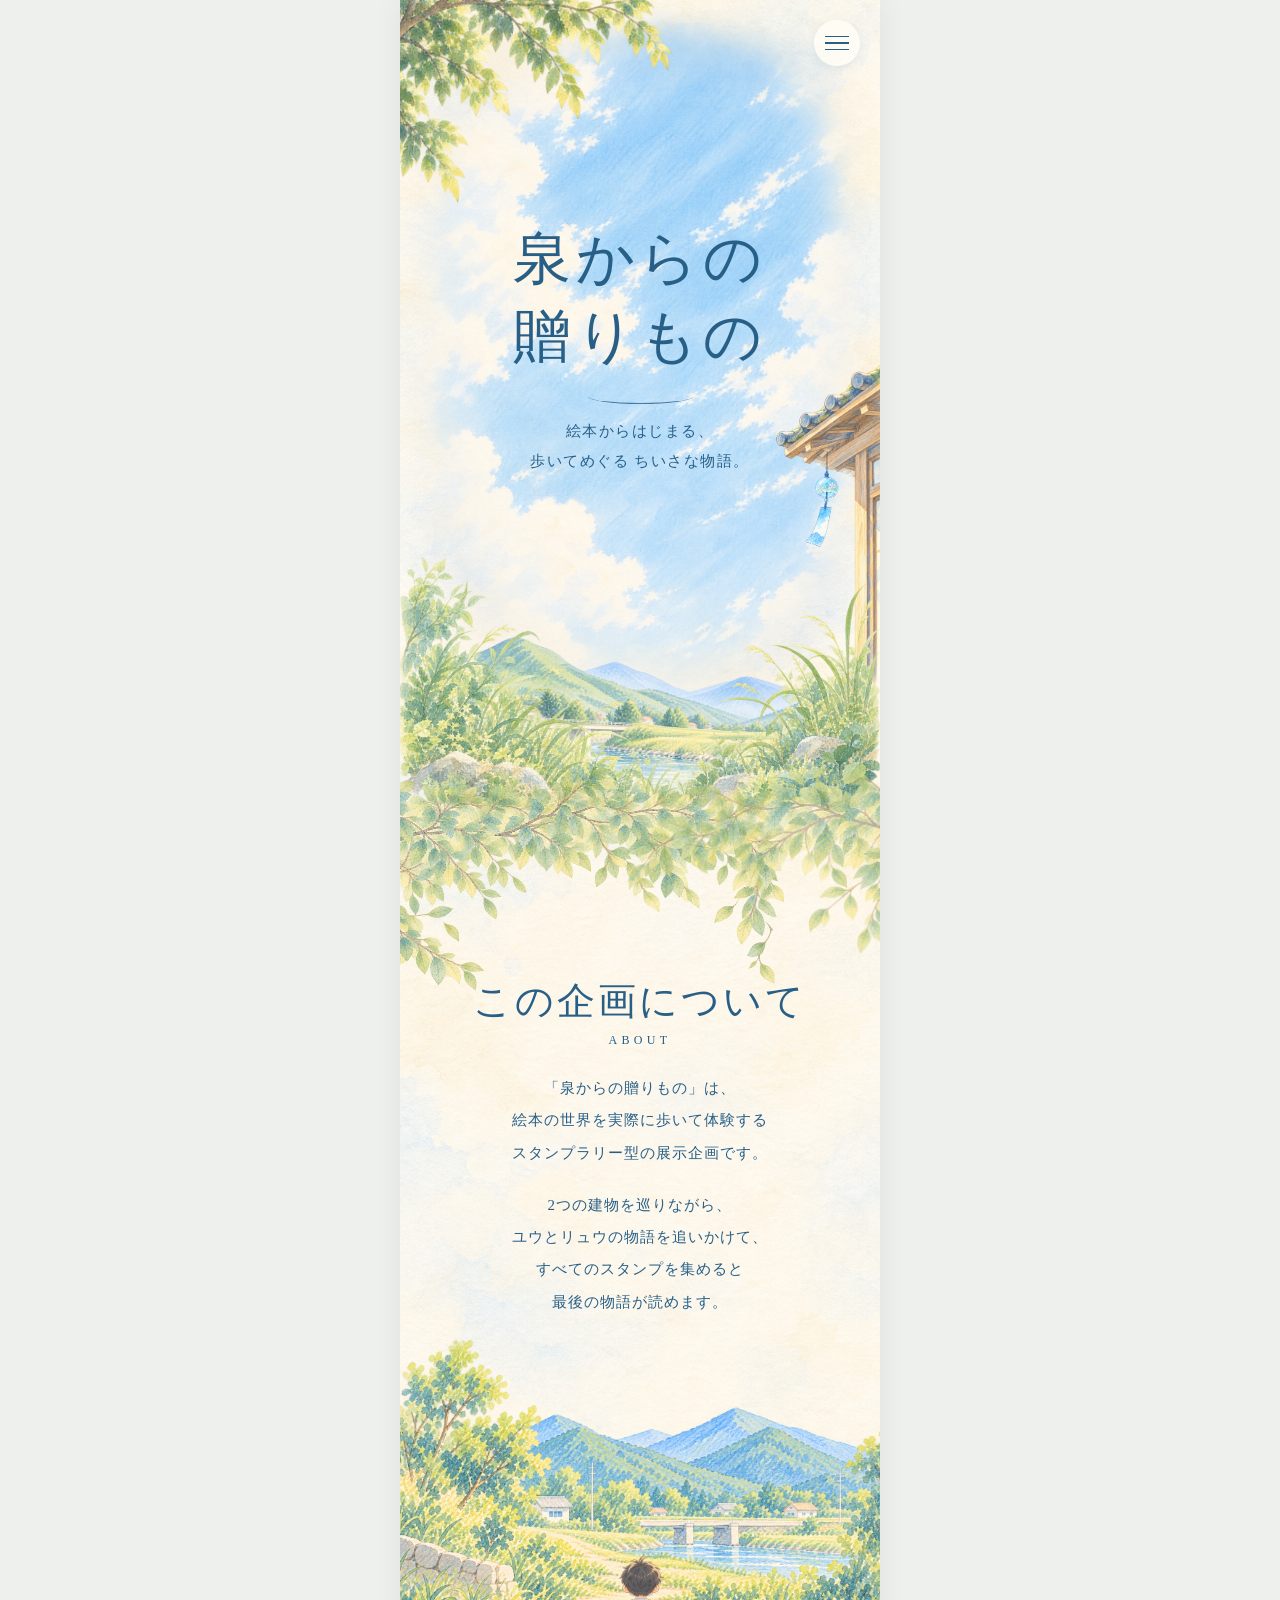
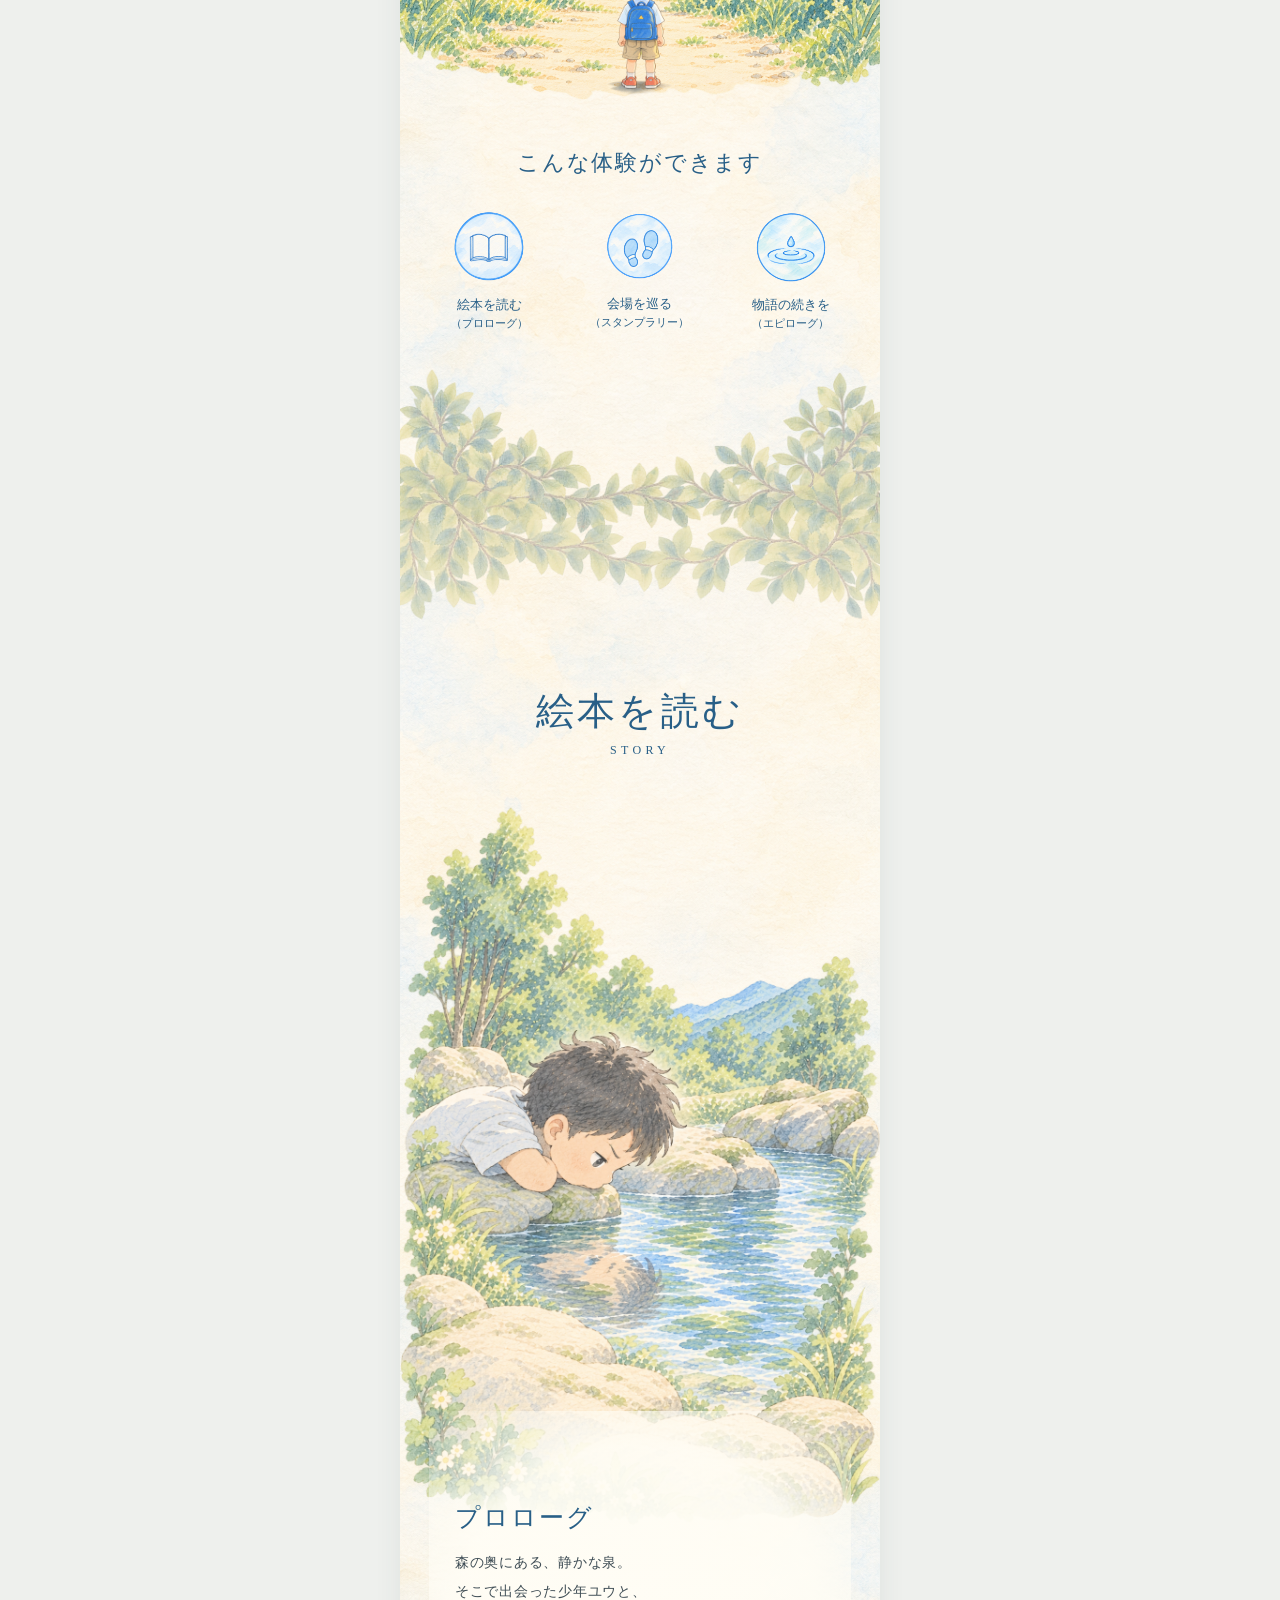
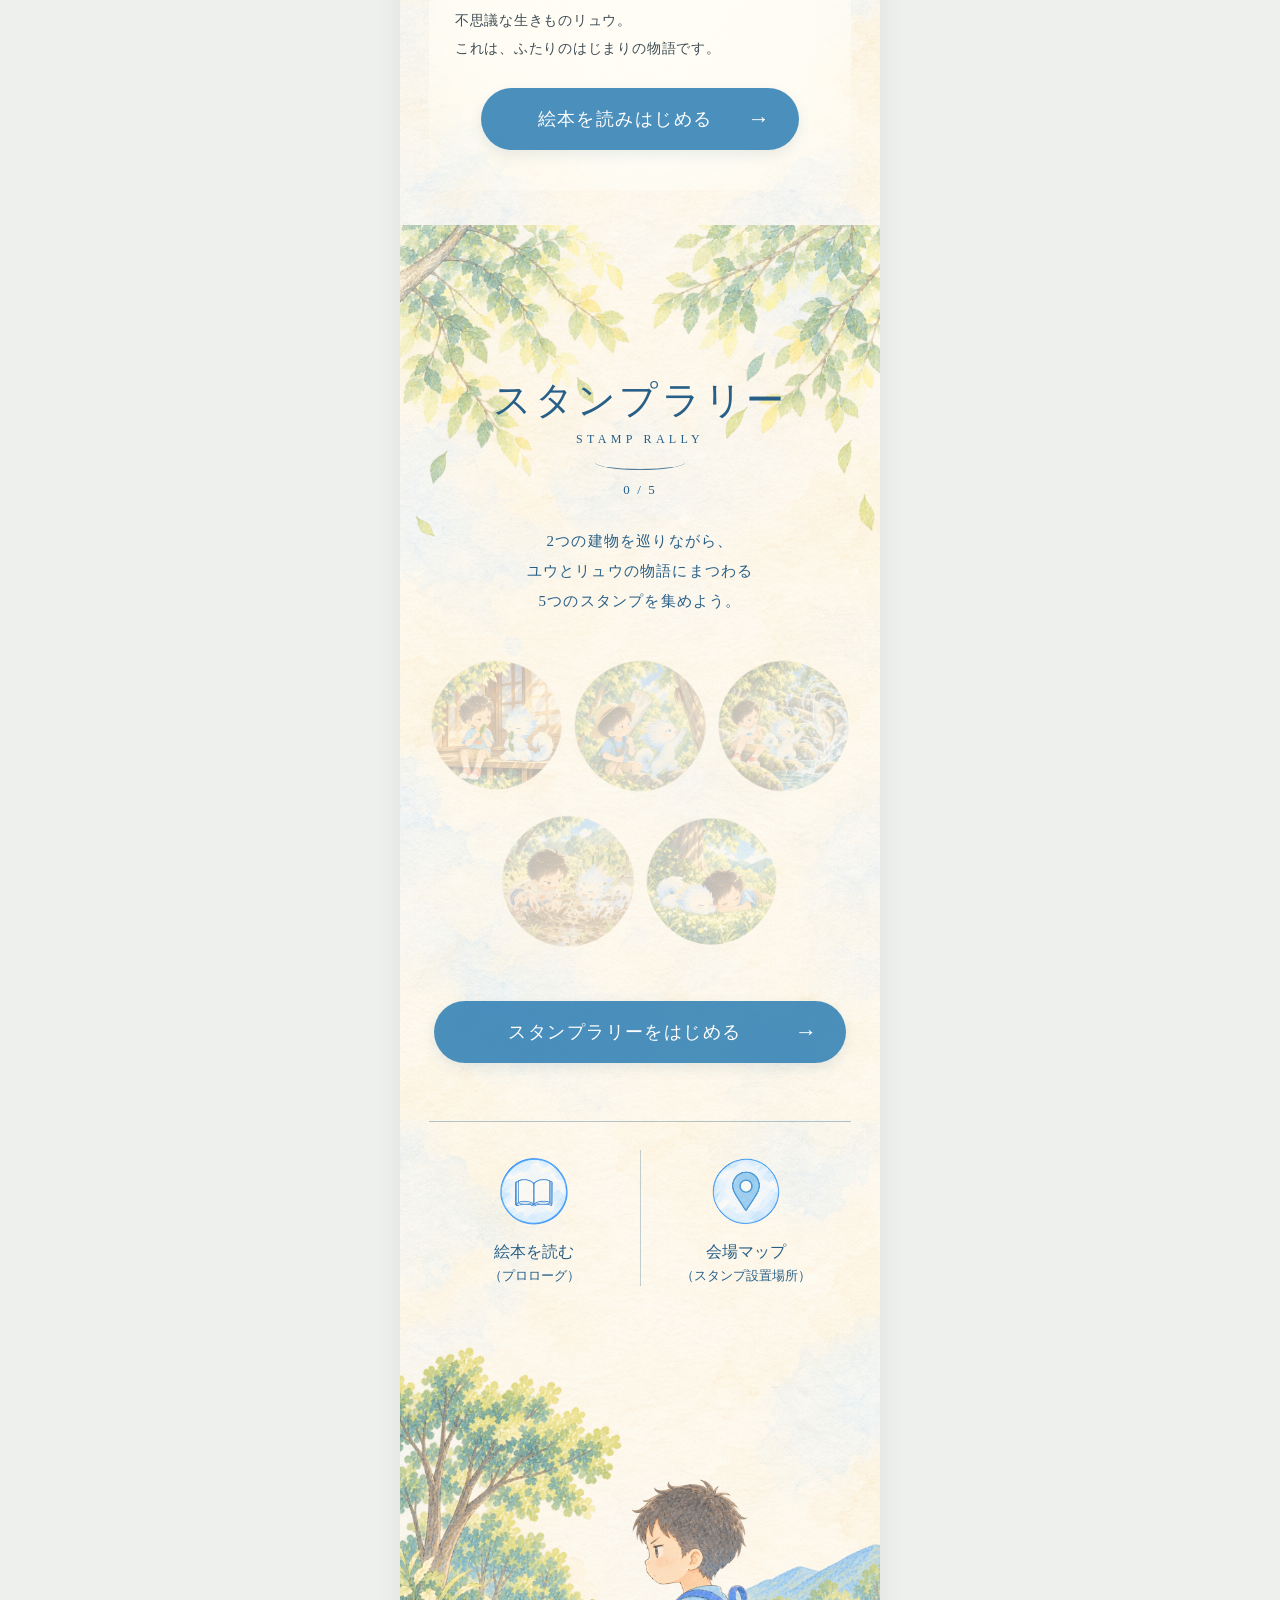
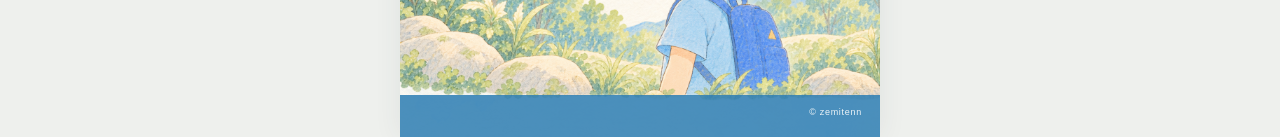
==== index.html @ 55ccc396 "update" ====
<!DOCTYPE html>
<html lang="ja">
<head>
  <meta charset="UTF-8">
  <meta name="viewport" content="width=device-width, initial-scale=1.0">
  <title>泉からの贈りもの</title>
  <link rel="stylesheet" href="CSS/style.css">
</head>

<body>
  <button class="menu-toggle" type="button" aria-label="メニューを開く" aria-expanded="false">
    <span></span><span></span><span></span>
  </button>

  <div class="menu-overlay" aria-hidden="true">
    <nav class="menu-panel" aria-label="メインメニュー">
      <a href="#top">TOP</a>
      <a href="#about">この企画について</a>
      <a href="#story">絵本を読む</a>
      <a href="#stamp">スタンプラリー</a>
      <a href="map.html">会場マップ</a>
    </nav>
  </div>

  <main class="site">

    <!-- TOP -->
    <section id="top" class="page-section top-section">
      <img src="images/sky1.png" class="decor top-sky" alt="">
      <img src="images/leaf1.png" class="decor top-leaf-left" alt="">
      <img src="images/huurinn.png" class="decor top-huurin" alt="">

      <div class="top-text">
        <h1><span>泉からの</span><span>贈りもの</span></h1>
        <div class="water-line"></div>
        <p>絵本からはじまる、<br>歩いてめぐる ちいさな物語。</p>
      </div>

      <div class="top-landscape">
        <img src="images/mountain1.png" class="top-mountain" alt="">
        <img src="images/grass.png" class="top-grass" alt="">
      </div>
    </section>

    <!-- ABOUT -->
    <section id="about" class="page-section about-section">
      <img src="images/leaf2.png" class="decor about-leaf" alt="">
      <img src="images/leaf2.5.png" class="decor about-leaf-right" alt="">

      <div class="section-heading about-heading">
        <h2>この企画について</h2>
        <p class="english-title">ABOUT</p>
      </div>

      <div class="about-text">
        <p>「泉からの贈りもの」は、<br>
        絵本の世界を実際に歩いて体験する<br>
        スタンプラリー型の展示企画です。</p>

        <p>2つの建物を巡りながら、<br>
        ユウとリュウの物語を追いかけて、<br>
        すべてのスタンプを集めると<br>
        最後の物語が読めます。</p>
      </div>

      <div class="about-scene">
        <img src="images/mountain2.png" class="about-mountain" alt="">
        <img src="images/yuu_back.png" class="about-yuu" alt="">
      </div>

      <div class="experience">
        <h3>こんな体験ができます</h3>
        <div class="experience-grid">
          <a href="story.html">
            <img src="images/book.png" alt="">
            <strong>絵本を読む</strong><small>（プロローグ）</small>
          </a>
          <a href="stamp.html">
            <img src="images/footprints.png" alt="">
            <strong>会場を巡る</strong><small>（スタンプラリー）</small>
          </a>
          <a href="stamp.html">
            <img src="images/fountain.png" alt="">
            <strong>物語の続きを</strong><small>（エピローグ）</small>
          </a>
        </div>
      </div>

      <img src="images/leaf3.png" class="about-leaf-bottom" alt="">
    </section>

    <!-- STORY -->
    <section id="story" class="page-section story-section">
      <img src="images/leaf3.5.png" class="story-leaf35" alt="">

      <div class="section-heading story-heading">
        <h2>絵本を読む</h2>
        <p class="english-title">STORY</p>
      </div>

      <img src="images/yuu_mizu.png" class="story-main-image" alt="泉を覗き込むユウ">

      <div class="story-copy">
        <h3>プロローグ</h3>
        <p>森の奥にある、静かな泉。<br>
        そこで出会った少年ユウと、<br>
        不思議な生きものリュウ。<br>
        これは、ふたりのはじまりの物語です。</p>

        <a href="story.html" class="main-button">
          <span>絵本を読みはじめる</span><span class="arrow">→</span>
        </a>
      </div>
    </section>

    <!-- STAMP RALLY -->
    <section id="stamp" class="page-section stamp-section">
      <img src="images/leaf5.png" class="decor stamp-leaf" alt="">

      <div class="section-heading stamp-heading">
        <h2>スタンプラリー</h2>
        <p class="english-title">STAMP RALLY</p>
        <div class="water-line small"></div>
      </div>

      <p class="stamp-progress-top" aria-live="polite">
        <span id="topStampCount">0</span> / 5
      </p>

      <p class="stamp-intro">2つの建物を巡りながら、<br>
      ユウとリュウの物語にまつわる<br>
      5つのスタンプを集めよう。</p>

      <div class="stamp-grid">
        <div class="stamp-item"><img src="images/stamp1.png" alt="スタンプ1"></div>
        <div class="stamp-item"><img src="images/stamp2.png" alt="スタンプ2"></div>
        <div class="stamp-item"><img src="images/stamp3.png" alt="スタンプ3"></div>
        <div class="stamp-item"><img src="images/stamp4.png" alt="スタンプ4"></div>
        <div class="stamp-item"><img src="images/stamp5.png" alt="スタンプ5"></div>
      </div>

      <a href="stamp.html" class="main-button stamp-button">
        <span>スタンプラリーをはじめる</span><span class="arrow">→</span>
      </a>

      <div class="sub-navigation">
        <a href="story.html">
          <img src="images/book.png" alt="">
          <strong>絵本を読む</strong><small>（プロローグ）</small>
        </a>
        <a href="map.html">
          <img src="images/map.png" alt="">
          <strong>会場マップ</strong><small>（スタンプ設置場所）</small>
        </a>
      </div>

      <img src="images/yuu_sita.png" class="stamp-bottom-scene" alt="山道を歩くユウ">
    </section>

    <footer class="site-footer">
      <p class="footer-copy">© zemitenn</p>
    </footer>

  </main>

  <script src="js/main.js"></script>
</body>
</html>
---- CSS/style.css ----
*{box-sizing:border-box}
html{scroll-behavior:smooth}
body{
  margin:0;
  background:#eef0ed;
  color:#285f87;
  font-family:"Yu Mincho","Hiragino Mincho ProN","Noto Serif JP",serif;
}
img{max-width:100%}
a{color:inherit}
.site{
  position:relative;
  width:min(100%,480px);
  margin:0 auto;
  overflow:hidden;
  background:#fffdf5 url("../images/bg.png") center top/100% auto repeat-y;
  box-shadow:0 0 26px rgba(45,70,80,.08);
}
.page-section{position:relative;width:100%;overflow:hidden}
.decor{position:absolute;pointer-events:none;z-index:1}
.section-heading{position:relative;z-index:5;text-align:center}
.section-heading h2{margin:0;font-size:clamp(29px,8vw,38px);font-weight:400;letter-spacing:.08em}
.english-title{margin:6px 0 0;font-size:12px;letter-spacing:.36em}
.water-line{width:105px;height:15px;margin:12px auto;border-bottom:1.5px solid rgba(40,95,135,.8);border-radius:50%}
.water-line.small{width:90px;margin-top:8px}
.main-button{
  position:relative;z-index:7;display:flex;align-items:center;justify-content:center;
  width:86%;min-height:62px;margin:24px auto 0;padding:14px 58px 14px 28px;
  border-radius:999px;background:rgba(46,126,180,.86);color:white;text-decoration:none;
  font-size:clamp(15px,4vw,18px);letter-spacing:.08em;box-shadow:0 5px 14px rgba(32,84,120,.10)
}
.main-button .arrow{position:absolute;right:28px;font-size:22px}

/* TOP */
.top-section{
  min-height:960px;
  position:relative;
  overflow:hidden;
}

.top-sky{
  top:0;
  left:0;
  width:100%;
  opacity:.78;
}

/* 左上の葉：前より大きく */
.top-leaf-left{
  top:-18px;
  left:-24px;
  width:72%;
  max-width:none;
  z-index:4;
}

/* 右上の軒＋風鈴：風鈴まで見える位置へ */
.top-huurin{
  top:365px;
  right:-2px;
  width:36%;
  max-width:none;
  z-index:2;
  opacity:.92;
}

/* タイトル・説明 */
.top-text{
  position:relative;
  z-index:7;
  padding-top:220px;
  text-align:center;
}

.top-text h1{
  margin:0;
  font-size:clamp(43px,12vw,58px);
  font-weight:400;
  line-height:1.35;
  letter-spacing:.08em;
}

.top-text h1 span{
  display:block;
}

.top-text p{
  margin:0;
  font-size:15px;
  line-height:2;
  letter-spacing:.10em;
}

/* TOP下部：素材をクロップせずそのまま重ねる */
.top-landscape{
  position:absolute;
  left:0;
  right:0;
  bottom:142px;
  height:400px;
  z-index:3;
  overflow:visible;
}

/* 山・川：object-fit:cover を使わず画像全体を表示 */
.top-mountain{
  position:absolute;
  left:50%;
  bottom:8px;
  width:100%;
  height:auto;
  max-width:none;
  transform:translateX(-50%);
  object-fit:contain;
  object-position:center bottom;
  z-index:2;
}

/* 草：山の手前に重ねる */
.top-grass{
  position:absolute;
  left:50%;
  bottom:0;
  width:100%;
  height:auto;
  max-width:none;
  transform:translateX(-50%);
  object-fit:contain;
  z-index:4;
  pointer-events:none;
}

/* ABOUT */
.about-section{min-height:1120px;padding-top:58px;overflow:visible}
.about-leaf{
  top:-195px;
  left:-18%;
  right:auto;
  width:98%;
  max-width:none;
  opacity:.78;
  z-index:4;
  pointer-events:none;
}
.about-leaf-right{
  top:-195px;
  right:-24%;
  left:auto;
  width:78%;
  max-width:none;
  opacity:.72;
  z-index:4;
  pointer-events:none;
}
.about-heading{position:relative;z-index:5;padding:0 22px;margin-top:-42px}
.about-text{position:relative;z-index:5;margin:24px auto 0;width:88%;text-align:center;font-size:15px;line-height:2.15;letter-spacing:.07em}
.about-text p{margin:0 0 20px}
.about-scene{position:relative;height:390px;margin-top:-8px;z-index:3}
.about-mountain{
  display:block;
  position:relative;
  left:50%;
  width:116%;
  max-width:none;
  height:auto;
  margin:0;
  transform:translateX(-50%);
}
.about-yuu{
  position:absolute;
  left:50%;
  bottom:5%;
  transform:translateX(-50%);
  width:21%;
  max-width:none;
  height:auto;
  z-index:3;
}
.experience{position:relative;z-index:5;padding:28px 20px 54px;text-align:center}
.experience h3{margin:0 0 28px;font-size:22px;font-weight:400;letter-spacing:.08em}
.experience-grid{display:grid;grid-template-columns:repeat(3,1fr);gap:12px}
.experience-grid a{text-decoration:none;font-size:13px}
.experience-grid img{display:block;width:84px;margin:0 auto 10px}
.experience-grid strong,.experience-grid small{display:block;font-weight:400;line-height:1.6}
.about-leaf-bottom{
  display:block;
  position:relative;
  z-index:4;
  width:108%;
  max-width:none;
  height:auto;
  left:50%;
  transform:translateX(-50%);
  margin:-18px 0 -86px;
  opacity:.76;
  pointer-events:none;
}

/* STORY */
.story-section{min-height:1370px;padding-top:0}
.story-leaf35{
  display:block;
  position:relative;
  z-index:4;
  width:108%;
  max-width:none;
  height:auto;
  left:50%;
  transform:translateX(-50%);
  margin:0 0 58px;
  opacity:.78;
  pointer-events:none;
}
.story-heading{margin-bottom:48px}
.story-main-image{position:relative;z-index:3;display:block;width:100%;max-height:760px;object-fit:cover;object-position:center top}
.story-copy{
  position:relative;z-index:5;width:88%;margin:-115px auto 0;padding:90px 26px 40px;
  background:radial-gradient(ellipse at center,rgba(255,253,245,.98) 0%,rgba(255,253,245,.92) 58%,rgba(255,253,245,0) 100%)
}
.story-copy h3{margin:0 0 15px;font-size:25px;font-weight:400;letter-spacing:.08em}
.story-copy p{margin:0;color:#3f4d55;font-size:14px;line-height:2.05;letter-spacing:.055em}

/* STAMP */
.stamp-section{min-height:1600px;padding-top:150px}
.stamp-leaf{top:0;left:0;width:100%;opacity:.65}
.stamp-heading{position:relative;z-index:5}
.stamp-progress-top{position:relative;z-index:5;margin:12px 0 0;text-align:center;font-size:13px;letter-spacing:.16em}
.stamp-intro{position:relative;z-index:5;margin:28px 0 0;text-align:center;font-size:15px;line-height:2;letter-spacing:.08em}
.stamp-grid{
  position:relative;z-index:5;display:grid;grid-template-columns:repeat(6,1fr);
  width:88%;margin:42px auto 0;column-gap:8px;row-gap:16px
}
.stamp-item{opacity:.35;aspect-ratio:1}
.stamp-item.is-collected{opacity:1}
.stamp-item img{width:100%;height:100%;object-fit:contain}
.stamp-item:nth-child(1){grid-column:1/3}
.stamp-item:nth-child(2){grid-column:3/5}
.stamp-item:nth-child(3){grid-column:5/7}
.stamp-item:nth-child(4){grid-column:2/4}
.stamp-item:nth-child(5){grid-column:4/6}
.stamp-button{margin-top:48px}
.sub-navigation{
  position:relative;z-index:5;display:grid;grid-template-columns:1fr 1fr;
  width:88%;margin:58px auto 0;padding-top:30px;border-top:1px solid rgba(40,95,135,.35)
}
.sub-navigation:after{content:"";position:absolute;top:28px;bottom:0;left:50%;width:1px;background:rgba(40,95,135,.28)}
.sub-navigation a{text-align:center;text-decoration:none;padding:0 16px}
.sub-navigation img{display:block;width:82px;margin:0 auto 10px}
.sub-navigation strong,.sub-navigation small{display:block;font-weight:400;line-height:1.6}
.stamp-bottom-scene{position:absolute;left:0;bottom:0;width:100%;z-index:2}

/* MENU */
.menu-toggle{
  position:fixed;top:20px;right:max(20px,calc((100vw - 480px)/2 + 20px));z-index:1001;
  width:46px;height:46px;padding:10px;border:0;border-radius:50%;background:rgba(255,253,245,.84);
  box-shadow:0 3px 12px rgba(40,95,135,.10);cursor:pointer
}
.menu-toggle span{display:block;width:24px;height:1.5px;margin:5px auto;background:#285f87;transition:.25s}
.menu-toggle.is-open span:nth-child(1){transform:translateY(6.5px) rotate(45deg)}
.menu-toggle.is-open span:nth-child(2){opacity:0}
.menu-toggle.is-open span:nth-child(3){transform:translateY(-6.5px) rotate(-45deg)}
.menu-overlay{position:fixed;inset:0;z-index:1000;display:flex;justify-content:center;visibility:hidden;opacity:0;background:rgba(44,69,79,.16);transition:.25s}
.menu-overlay.is-open{visibility:visible;opacity:1}
.menu-panel{width:min(100%,480px);min-height:100%;padding:105px 42px 40px;background:rgba(255,253,245,.96)}
.menu-panel a{display:block;padding:18px 6px;border-bottom:1px solid rgba(40,95,135,.20);text-align:center;text-decoration:none;font-size:17px;letter-spacing:.10em}
body.menu-open{overflow:hidden}

@media (max-width:380px){
  .top-section{min-height:880px}
  .top-text{padding-top:190px}
  .about-section{min-height:1080px}
  .story-section{min-height:1280px}
  .stamp-section{min-height:1500px}
  .experience-grid img{width:72px}
}

/* FINAL SPACING + FOOTER */
.stamp-section{
  min-height:auto;
  padding-bottom:0;
}
.stamp-bottom-scene{
  position:relative;
  display:block;
  left:50%;
  bottom:auto;
  width:112%;
  max-width:none;
  transform:translateX(-50%);
  margin:58px 0 0;
  z-index:2;
}
.site-footer{
  position:relative;
  z-index:6;
  width:100%;
  min-height:42px;
  padding:13px 18px 11px;
  background:rgba(46,126,180,.86);
  color:#fff;
  text-align:right;
}
.site-footer .footer-copy{
  margin:0;
  font-family:Arial,sans-serif;
  font-size:9px;
  line-height:1;
  letter-spacing:.08em;
  opacity:.9;
}
@media (max-width:380px){
  .stamp-bottom-scene{width:114%;margin-top:48px}
  .site-footer{min-height:38px;padding:12px 15px 10px}
}

/* v19: remove the small gap between the final Yuu scene and footer */
.site-footer{
  margin-top:-8px;
}
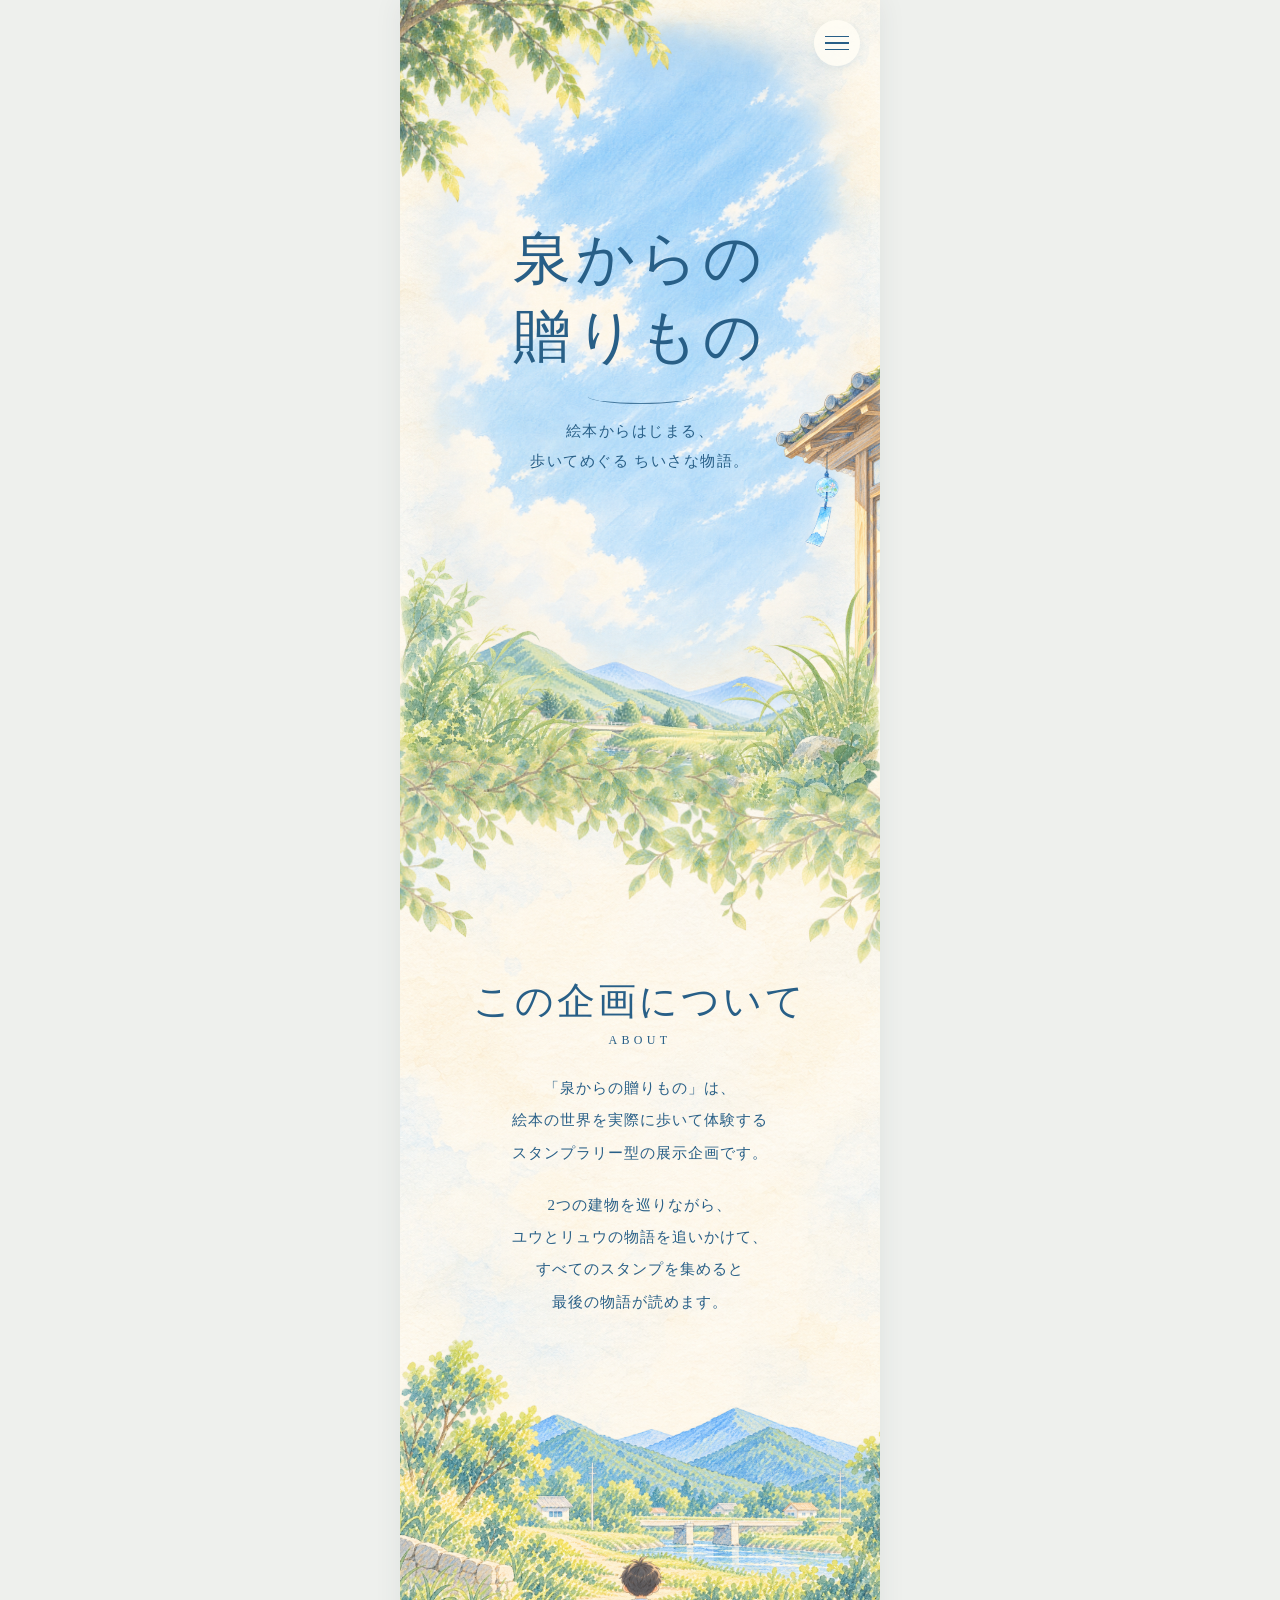
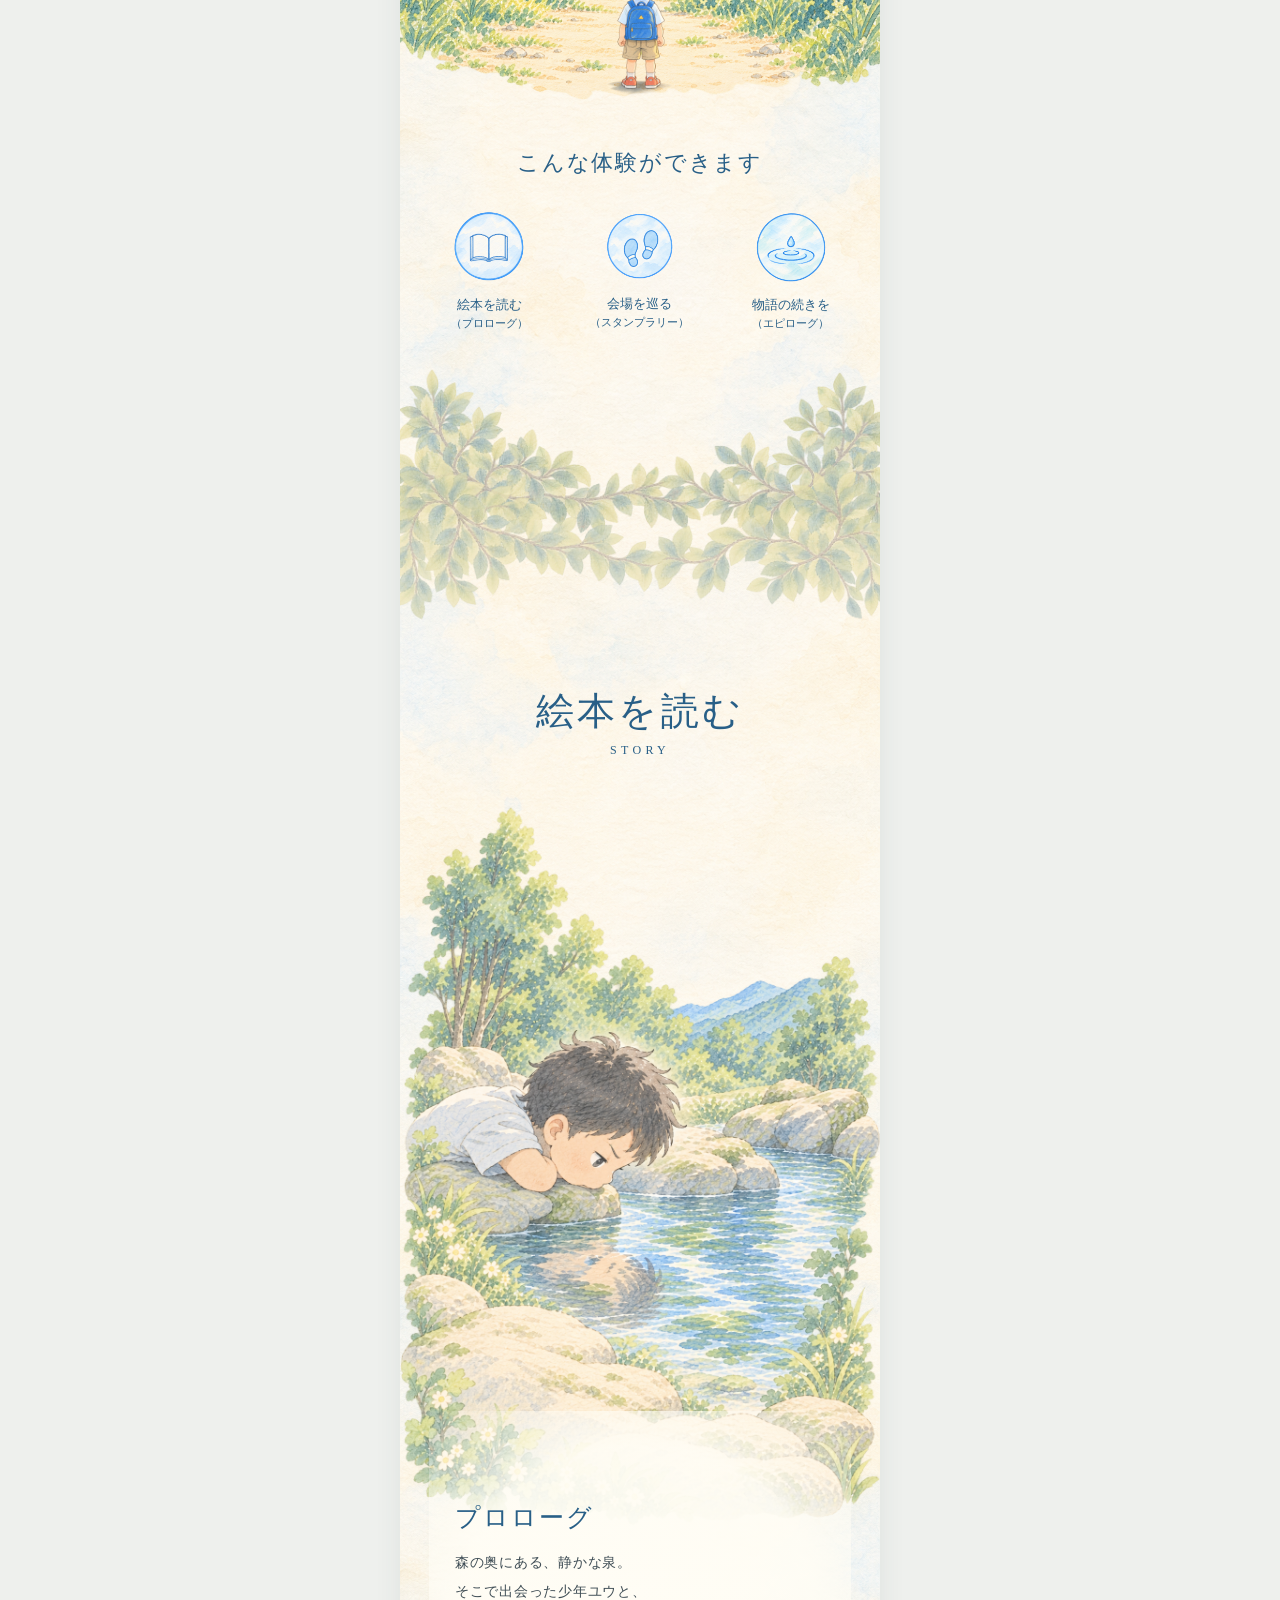
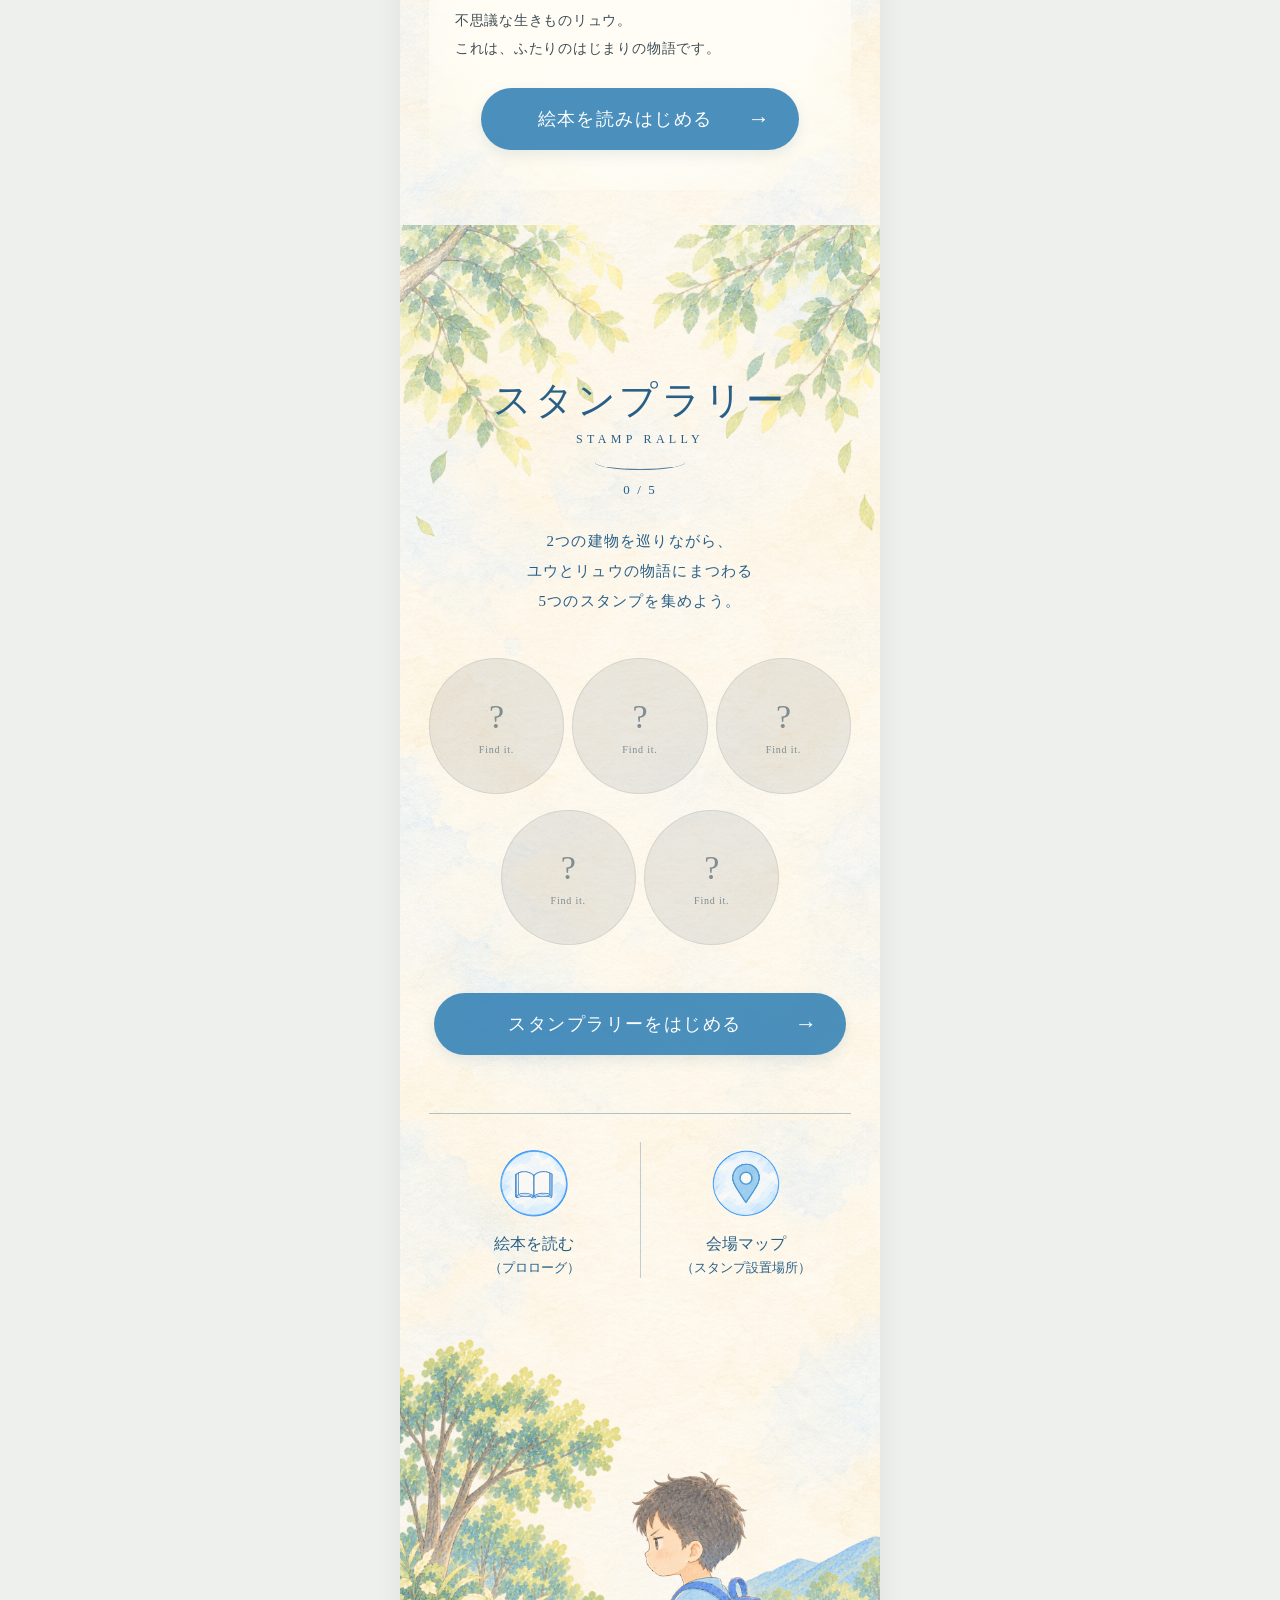
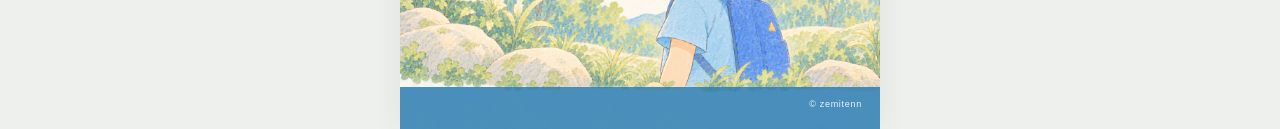
==== commit fdfbd219: "update" ====
--- a/index.html
+++ b/index.html
@@ -132,11 +132,11 @@
       5つのスタンプを集めよう。</p>
 
       <div class="stamp-grid">
-        <div class="stamp-item"><img src="images/stamp1.png" alt="スタンプ1"></div>
-        <div class="stamp-item"><img src="images/stamp2.png" alt="スタンプ2"></div>
-        <div class="stamp-item"><img src="images/stamp3.png" alt="スタンプ3"></div>
-        <div class="stamp-item"><img src="images/stamp4.png" alt="スタンプ4"></div>
-        <div class="stamp-item"><img src="images/stamp5.png" alt="スタンプ5"></div>
+        <div class="stamp-item" data-stamp="1"><img src="images/stamp1.png" alt="スタンプ1"></div>
+        <div class="stamp-item" data-stamp="2"><img src="images/stamp2.png" alt="スタンプ2"></div>
+        <div class="stamp-item" data-stamp="3"><img src="images/stamp3.png" alt="スタンプ3"></div>
+        <div class="stamp-item" data-stamp="4"><img src="images/stamp4.png" alt="スタンプ4"></div>
+        <div class="stamp-item" data-stamp="5"><img src="images/stamp5.png" alt="スタンプ5"></div>
       </div>
 
       <a href="stamp.html" class="main-button stamp-button">
--- a/CSS/style.css
+++ b/CSS/style.css
@@ -133,17 +133,17 @@
 /* ABOUT */
 .about-section{min-height:1120px;padding-top:58px;overflow:visible}
 .about-leaf{
-  top:-195px;
+  top:-235px;
   left:-18%;
   right:auto;
-  width:98%;
+  width:92%;
   max-width:none;
   opacity:.78;
   z-index:4;
   pointer-events:none;
 }
 .about-leaf-right{
-  top:-195px;
+  top:-185px;
   right:-24%;
   left:auto;
   width:78%;
@@ -230,9 +230,47 @@
   position:relative;z-index:5;display:grid;grid-template-columns:repeat(6,1fr);
   width:88%;margin:42px auto 0;column-gap:8px;row-gap:16px
 }
-.stamp-item{opacity:.35;aspect-ratio:1}
-.stamp-item.is-collected{opacity:1}
-.stamp-item img{width:100%;height:100%;object-fit:contain}
+.stamp-item{
+  position:relative;
+  aspect-ratio:1;
+  border-radius:50%;
+  overflow:hidden;
+  background:rgba(128,140,146,.16);
+  border:1px solid rgba(103,120,128,.16);
+}
+.stamp-item::before{
+  content:"?";
+  position:absolute;
+  left:50%;top:43%;
+  transform:translate(-50%,-50%);
+  color:#7f8d93;
+  font-size:34px;
+  font-family:serif;
+  line-height:1;
+  z-index:2;
+}
+.stamp-item::after{
+  content:"Find it.";
+  position:absolute;
+  left:50%;top:67%;
+  transform:translate(-50%,-50%);
+  color:#7f8d93;
+  font-size:10px;
+  letter-spacing:.08em;
+  white-space:nowrap;
+  z-index:2;
+}
+.stamp-item img{
+  width:100%;height:100%;object-fit:contain;
+  opacity:0;
+}
+.stamp-item.is-collected{
+  background:transparent;
+  border-color:transparent;
+}
+.stamp-item.is-collected::before,
+.stamp-item.is-collected::after{display:none}
+.stamp-item.is-collected img{opacity:1}
 .stamp-item:nth-child(1){grid-column:1/3}
 .stamp-item:nth-child(2){grid-column:3/5}
 .stamp-item:nth-child(3){grid-column:5/7}
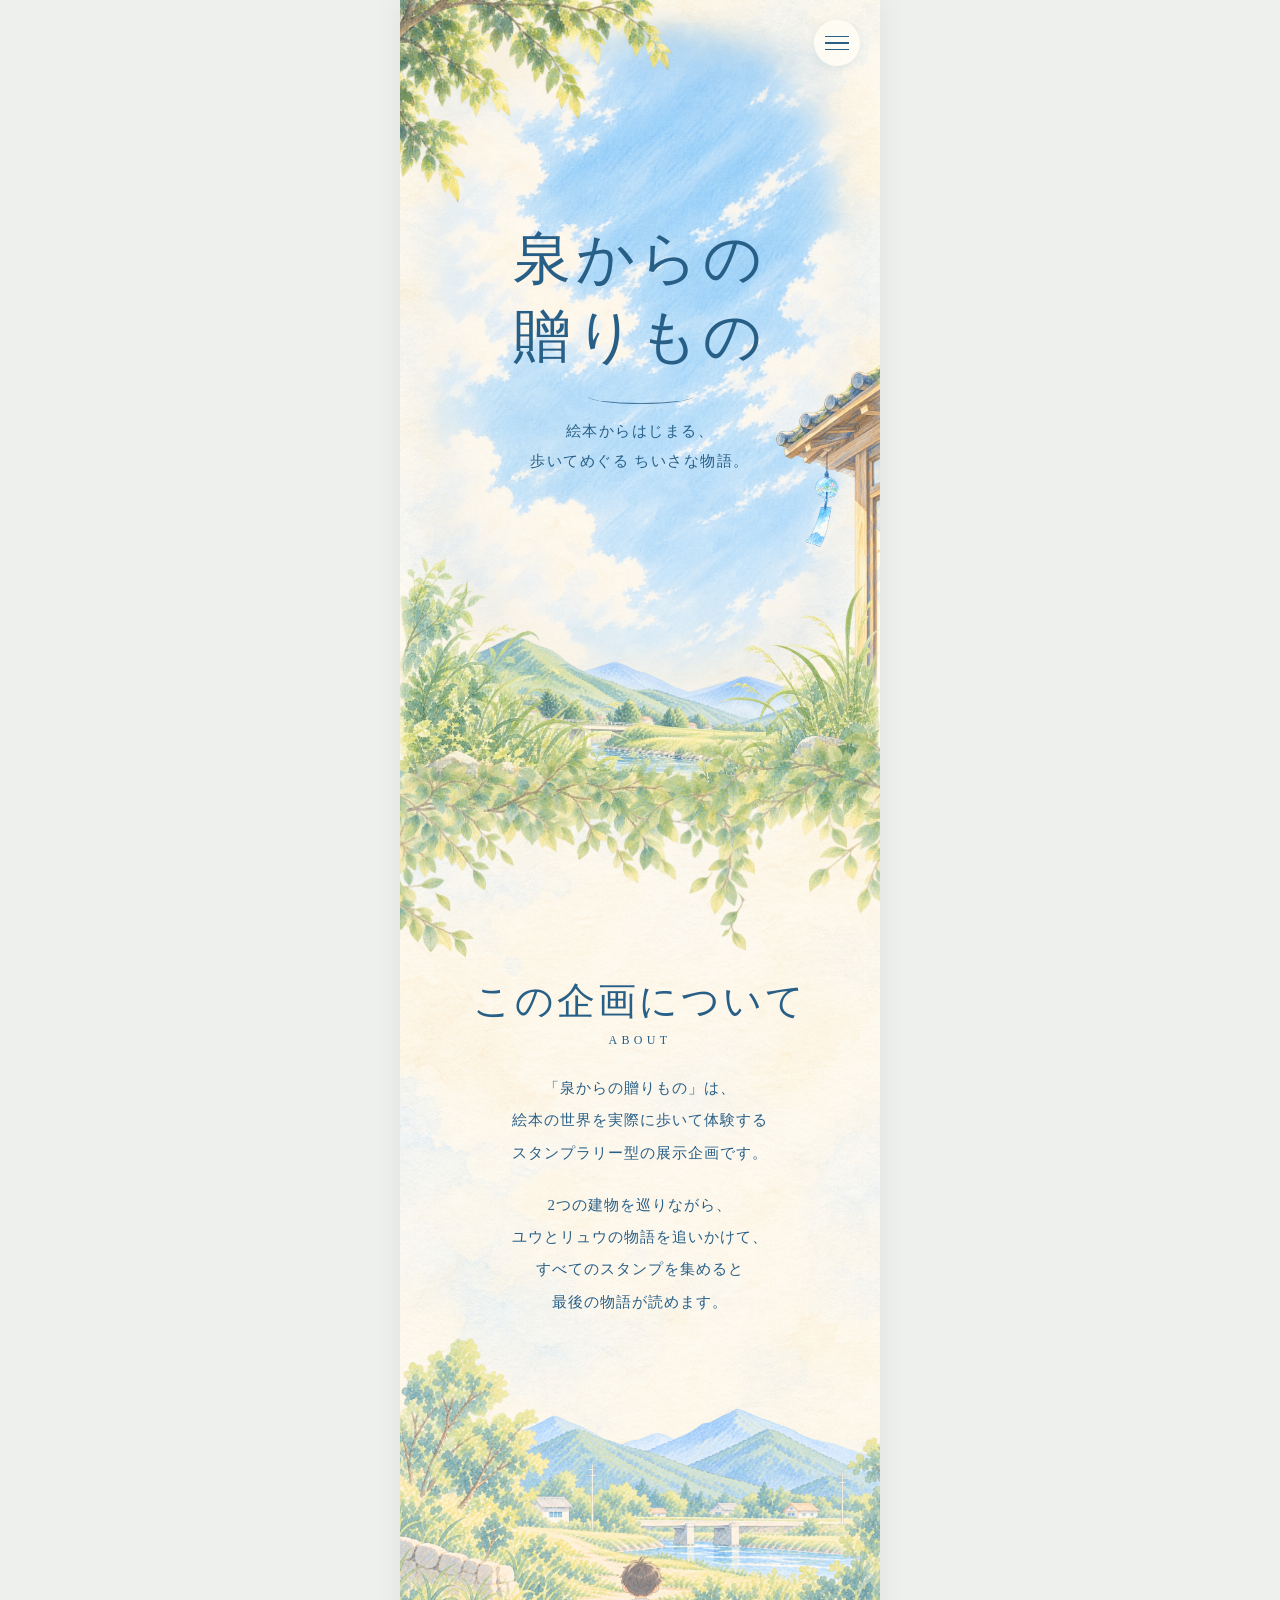
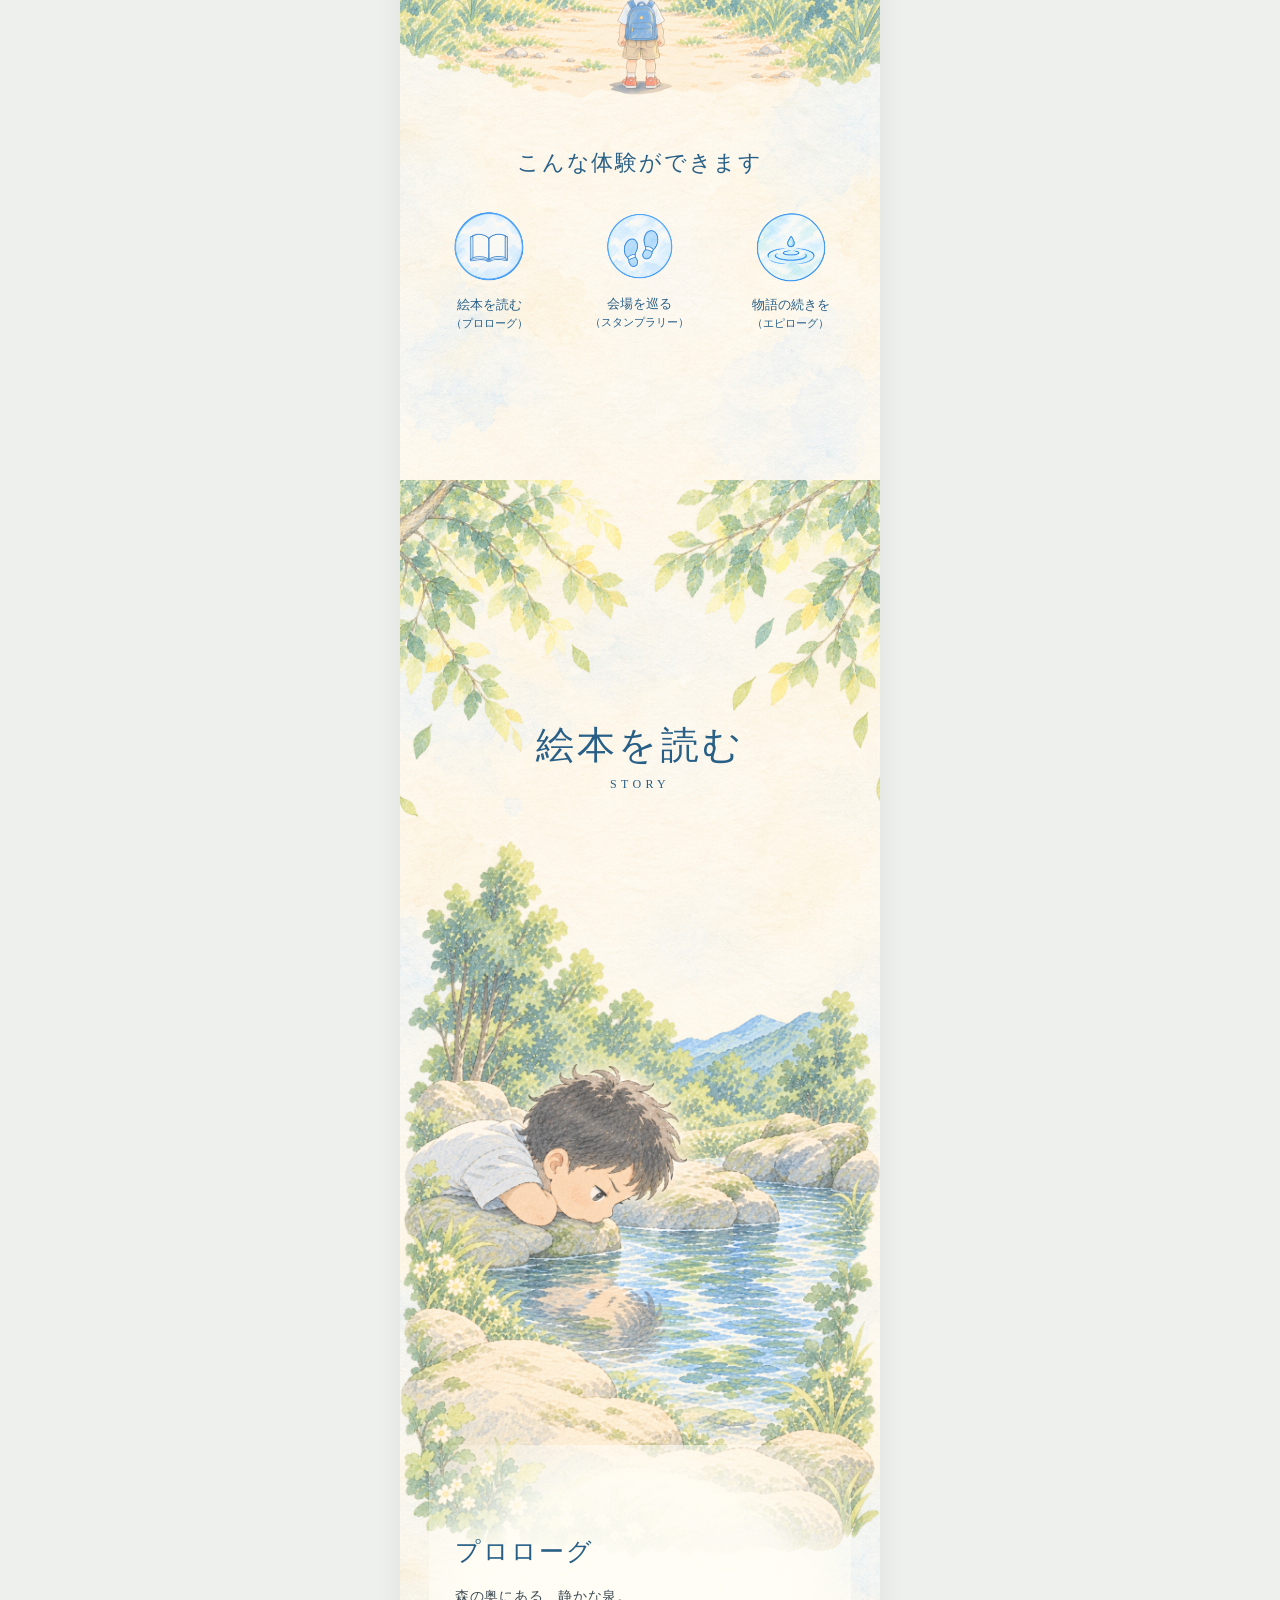
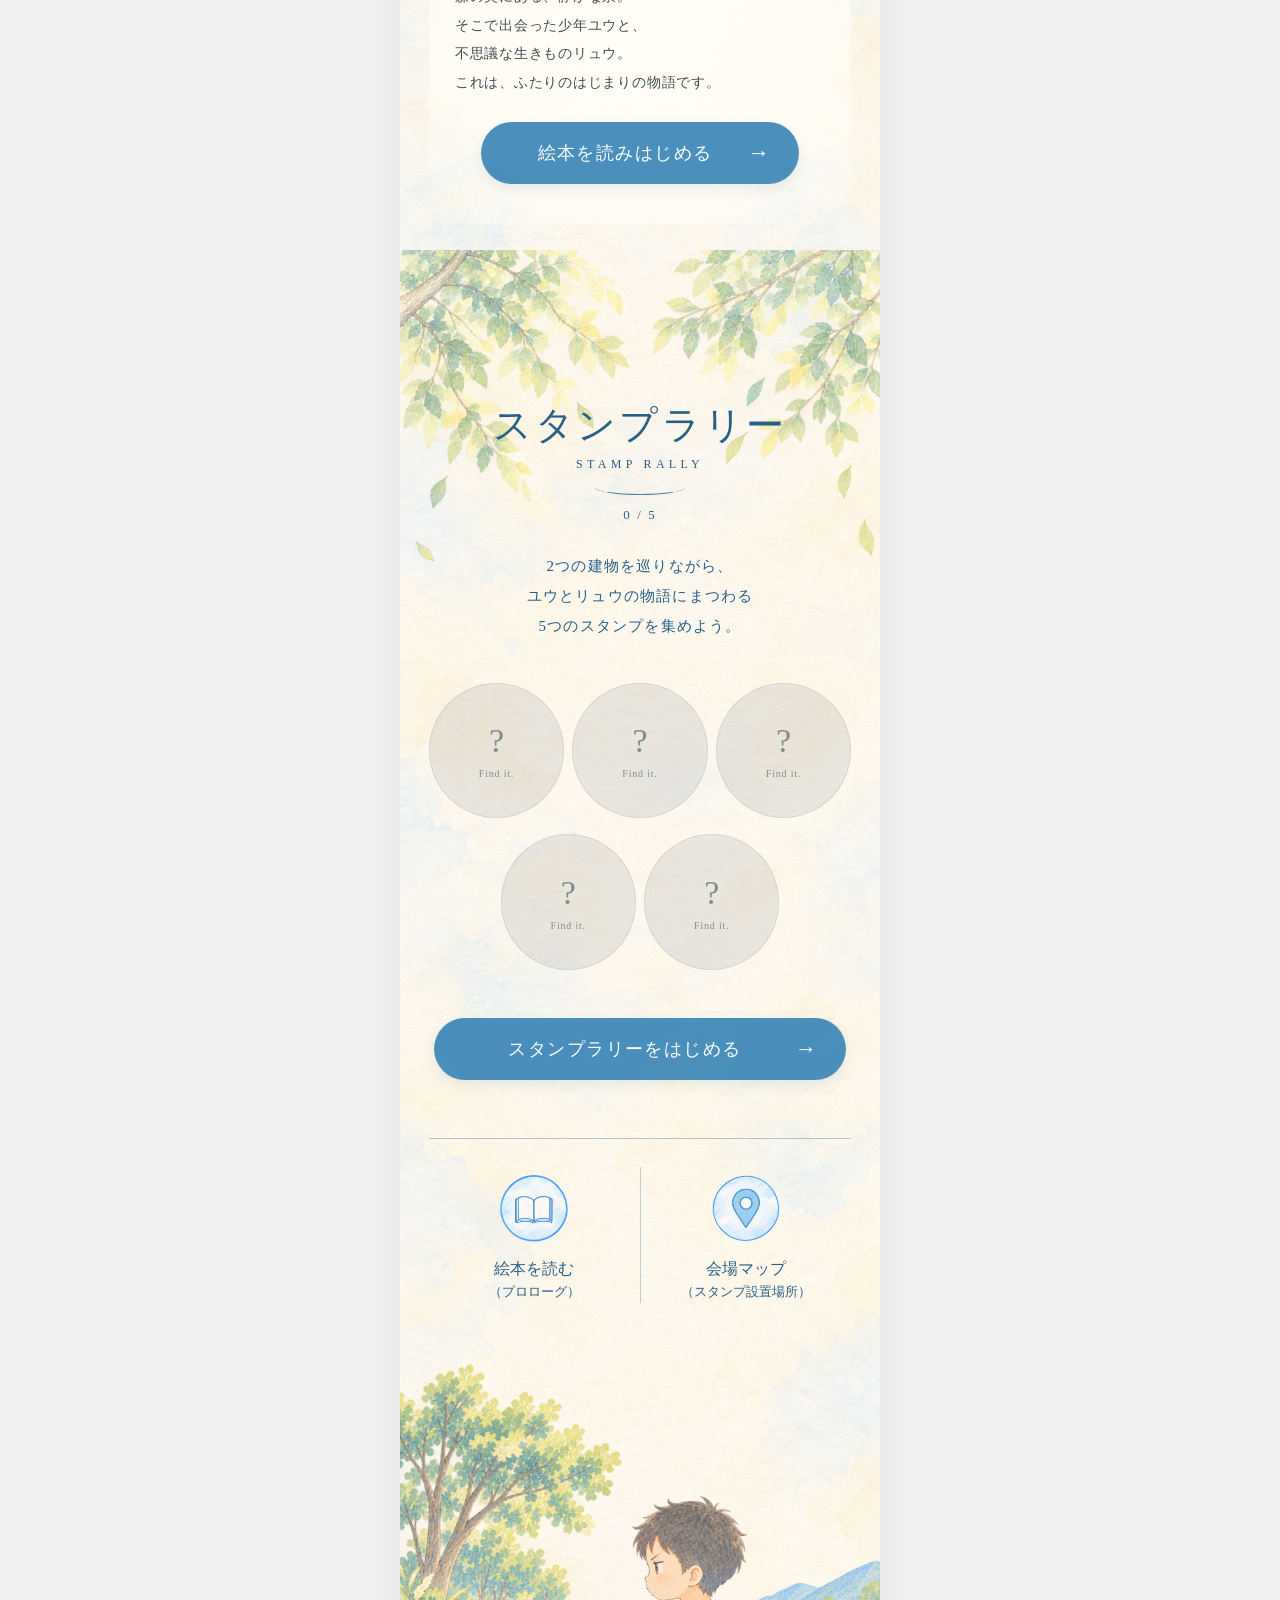
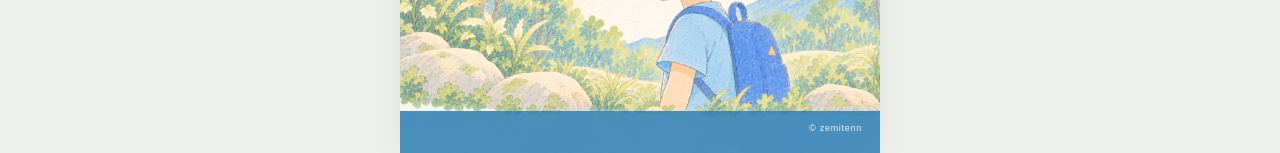
==== commit 8f9ed3a6: "スタイルの調整と画像の更新" ====
--- a/index.html
+++ b/index.html
@@ -1,168 +1,197 @@
-<!DOCTYPE html>
+<!doctype html>
 <html lang="ja">
-<head>
-  <meta charset="UTF-8">
-  <meta name="viewport" content="width=device-width, initial-scale=1.0">
-  <title>泉からの贈りもの</title>
-  <link rel="stylesheet" href="CSS/style.css">
-</head>
+  <head>
+    <meta charset="UTF-8" />
+    <meta name="viewport" content="width=device-width, initial-scale=1.0" />
+    <title>泉からの贈りもの</title>
+    <link rel="stylesheet" href="CSS/style.css" />
+  </head>
 
-<body>
-  <button class="menu-toggle" type="button" aria-label="メニューを開く" aria-expanded="false">
-    <span></span><span></span><span></span>
-  </button>
+  <body>
+    <button
+      class="menu-toggle"
+      type="button"
+      aria-label="メニューを開く"
+      aria-expanded="false"
+    >
+      <span></span><span></span><span></span>
+    </button>
 
-  <div class="menu-overlay" aria-hidden="true">
-    <nav class="menu-panel" aria-label="メインメニュー">
-      <a href="#top">TOP</a>
-      <a href="#about">この企画について</a>
-      <a href="#story">絵本を読む</a>
-      <a href="#stamp">スタンプラリー</a>
-      <a href="map.html">会場マップ</a>
-    </nav>
-  </div>
+    <div class="menu-overlay" aria-hidden="true">
+      <nav class="menu-panel" aria-label="メインメニュー">
+        <a href="#top">TOP</a>
+        <a href="#about">この企画について</a>
+        <a href="#story">絵本を読む</a>
+        <a href="#stamp">スタンプラリー</a>
+        <a href="map.html">会場マップ</a>
+      </nav>
+    </div>
 
-  <main class="site">
+    <main class="site">
+      <!-- TOP -->
+      <section id="top" class="page-section top-section">
+        <img src="images/sky1.png" class="decor top-sky" alt="" />
+        <img src="images/leaf1.png" class="decor top-leaf-left" alt="" />
+        <img src="images/huurinn.png" class="decor top-huurin" alt="" />
 
-    <!-- TOP -->
-    <section id="top" class="page-section top-section">
-      <img src="images/sky1.png" class="decor top-sky" alt="">
-      <img src="images/leaf1.png" class="decor top-leaf-left" alt="">
-      <img src="images/huurinn.png" class="decor top-huurin" alt="">
+        <div class="top-text">
+          <h1><span>泉からの</span><span>贈りもの</span></h1>
+          <div class="water-line"></div>
+          <p>絵本からはじまる、<br />歩いてめぐる ちいさな物語。</p>
+        </div>
 
-      <div class="top-text">
-        <h1><span>泉からの</span><span>贈りもの</span></h1>
-        <div class="water-line"></div>
-        <p>絵本からはじまる、<br>歩いてめぐる ちいさな物語。</p>
-      </div>
+        <div class="top-landscape">
+          <img src="images/mountain1.png" class="top-mountain" alt="" />
+          <img src="images/grass.png" class="top-grass" alt="" />
+        </div>
+      </section>
 
-      <div class="top-landscape">
-        <img src="images/mountain1.png" class="top-mountain" alt="">
-        <img src="images/grass.png" class="top-grass" alt="">
-      </div>
-    </section>
+      <!-- ABOUT -->
+      <section id="about" class="page-section about-section">
+        <img src="images/leaf2.png" class="decor about-leaf" alt="" />
+        <img src="images/leaf2.5.png" class="decor about-leaf-right" alt="" />
 
-    <!-- ABOUT -->
-    <section id="about" class="page-section about-section">
-      <img src="images/leaf2.png" class="decor about-leaf" alt="">
-      <img src="images/leaf2.5.png" class="decor about-leaf-right" alt="">
+        <div class="section-heading about-heading">
+          <h2>この企画について</h2>
+          <p class="english-title">ABOUT</p>
+        </div>
 
-      <div class="section-heading about-heading">
-        <h2>この企画について</h2>
-        <p class="english-title">ABOUT</p>
-      </div>
+        <div class="about-text">
+          <p>
+            「泉からの贈りもの」は、<br />
+            絵本の世界を実際に歩いて体験する<br />
+            スタンプラリー型の展示企画です。
+          </p>
 
-      <div class="about-text">
-        <p>「泉からの贈りもの」は、<br>
-        絵本の世界を実際に歩いて体験する<br>
-        スタンプラリー型の展示企画です。</p>
+          <p>
+            2つの建物を巡りながら、<br />
+            ユウとリュウの物語を追いかけて、<br />
+            すべてのスタンプを集めると<br />
+            最後の物語が読めます。
+          </p>
+        </div>
 
-        <p>2つの建物を巡りながら、<br>
-        ユウとリュウの物語を追いかけて、<br>
-        すべてのスタンプを集めると<br>
-        最後の物語が読めます。</p>
-      </div>
+        <div class="about-scene">
+          <img src="images/mountain2.png" class="about-mountain" alt="" />
+          <img src="images/yuu_back.png" class="about-yuu" alt="" />
+        </div>
 
-      <div class="about-scene">
-        <img src="images/mountain2.png" class="about-mountain" alt="">
-        <img src="images/yuu_back.png" class="about-yuu" alt="">
-      </div>
+        <div class="experience">
+          <h3>こんな体験ができます</h3>
+          <div class="experience-grid">
+            <a href="story.html">
+              <img src="images/book.png" alt="" />
+              <strong>絵本を読む</strong><small>（プロローグ）</small>
+            </a>
+            <a href="stamp.html">
+              <img src="images/footprints.png" alt="" />
+              <strong>会場を巡る</strong><small>（スタンプラリー）</small>
+            </a>
+            <a href="stamp.html">
+              <img src="images/fountain.png" alt="" />
+              <strong>物語の続きを</strong><small>（エピローグ）</small>
+            </a>
+          </div>
+        </div>
 
-      <div class="experience">
-        <h3>こんな体験ができます</h3>
-        <div class="experience-grid">
+        
+      </section>
+
+      <!-- STORY -->
+      <section id="story" class="page-section story-section">
+        <img src="images/leaf5.png" class="story-leaf35" alt="" />
+
+        <div class="section-heading story-heading">
+          <h2>絵本を読む</h2>
+          <p class="english-title">STORY</p>
+        </div>
+
+        <img
+          src="images/yuu_mizu.png"
+          class="story-main-image"
+          alt="泉を覗き込むユウ"
+        />
+
+        <div class="story-copy">
+          <h3>プロローグ</h3>
+          <p>
+            森の奥にある、静かな泉。<br />
+            そこで出会った少年ユウと、<br />
+            不思議な生きものリュウ。<br />
+            これは、ふたりのはじまりの物語です。
+          </p>
+
+          <a href="story.html" class="main-button">
+            <span>絵本を読みはじめる</span><span class="arrow">→</span>
+          </a>
+        </div>
+      </section>
+
+      <!-- STAMP RALLY -->
+      <section id="stamp" class="page-section stamp-section">
+        <img src="images/leaf5.png" class="decor stamp-leaf" alt="" />
+
+        <div class="section-heading stamp-heading">
+          <h2>スタンプラリー</h2>
+          <p class="english-title">STAMP RALLY</p>
+          <div class="water-line small"></div>
+        </div>
+
+        <p class="stamp-progress-top" aria-live="polite">
+          <span id="topStampCount">0</span> / 5
+        </p>
+
+        <p class="stamp-intro">
+          2つの建物を巡りながら、<br />
+          ユウとリュウの物語にまつわる<br />
+          5つのスタンプを集めよう。
+        </p>
+
+        <div class="stamp-grid">
+          <div class="stamp-item" data-stamp="1">
+            <img src="images/stamp1.png" alt="スタンプ1" />
+          </div>
+          <div class="stamp-item" data-stamp="2">
+            <img src="images/stamp2.png" alt="スタンプ2" />
+          </div>
+          <div class="stamp-item" data-stamp="3">
+            <img src="images/stamp3.png" alt="スタンプ3" />
+          </div>
+          <div class="stamp-item" data-stamp="4">
+            <img src="images/stamp4.png" alt="スタンプ4" />
+          </div>
+          <div class="stamp-item" data-stamp="5">
+            <img src="images/stamp5.png" alt="スタンプ5" />
+          </div>
+        </div>
+
+        <a href="stamp.html" class="main-button stamp-button">
+          <span>スタンプラリーをはじめる</span><span class="arrow">→</span>
+        </a>
+
+        <div class="sub-navigation">
           <a href="story.html">
-            <img src="images/book.png" alt="">
+            <img src="images/book.png" alt="" />
             <strong>絵本を読む</strong><small>（プロローグ）</small>
           </a>
-          <a href="stamp.html">
-            <img src="images/footprints.png" alt="">
-            <strong>会場を巡る</strong><small>（スタンプラリー）</small>
-          </a>
-          <a href="stamp.html">
-            <img src="images/fountain.png" alt="">
-            <strong>物語の続きを</strong><small>（エピローグ）</small>
+          <a href="map.html">
+            <img src="images/map.png" alt="" />
+            <strong>会場マップ</strong><small>（スタンプ設置場所）</small>
           </a>
         </div>
-      </div>
 
-      <img src="images/leaf3.png" class="about-leaf-bottom" alt="">
-    </section>
+        <img
+          src="images/yuu_sita.png"
+          class="stamp-bottom-scene"
+          alt="山道を歩くユウ"
+        />
+      </section>
 
-    <!-- STORY -->
-    <section id="story" class="page-section story-section">
-      <img src="images/leaf3.5.png" class="story-leaf35" alt="">
+      <footer class="site-footer">
+        <p class="footer-copy">© zemitenn</p>
+      </footer>
+    </main>
 
-      <div class="section-heading story-heading">
-        <h2>絵本を読む</h2>
-        <p class="english-title">STORY</p>
-      </div>
-
-      <img src="images/yuu_mizu.png" class="story-main-image" alt="泉を覗き込むユウ">
-
-      <div class="story-copy">
-        <h3>プロローグ</h3>
-        <p>森の奥にある、静かな泉。<br>
-        そこで出会った少年ユウと、<br>
-        不思議な生きものリュウ。<br>
-        これは、ふたりのはじまりの物語です。</p>
-
-        <a href="story.html" class="main-button">
-          <span>絵本を読みはじめる</span><span class="arrow">→</span>
-        </a>
-      </div>
-    </section>
-
-    <!-- STAMP RALLY -->
-    <section id="stamp" class="page-section stamp-section">
-      <img src="images/leaf5.png" class="decor stamp-leaf" alt="">
-
-      <div class="section-heading stamp-heading">
-        <h2>スタンプラリー</h2>
-        <p class="english-title">STAMP RALLY</p>
-        <div class="water-line small"></div>
-      </div>
-
-      <p class="stamp-progress-top" aria-live="polite">
-        <span id="topStampCount">0</span> / 5
-      </p>
-
-      <p class="stamp-intro">2つの建物を巡りながら、<br>
-      ユウとリュウの物語にまつわる<br>
-      5つのスタンプを集めよう。</p>
-
-      <div class="stamp-grid">
-        <div class="stamp-item" data-stamp="1"><img src="images/stamp1.png" alt="スタンプ1"></div>
-        <div class="stamp-item" data-stamp="2"><img src="images/stamp2.png" alt="スタンプ2"></div>
-        <div class="stamp-item" data-stamp="3"><img src="images/stamp3.png" alt="スタンプ3"></div>
-        <div class="stamp-item" data-stamp="4"><img src="images/stamp4.png" alt="スタンプ4"></div>
-        <div class="stamp-item" data-stamp="5"><img src="images/stamp5.png" alt="スタンプ5"></div>
-      </div>
-
-      <a href="stamp.html" class="main-button stamp-button">
-        <span>スタンプラリーをはじめる</span><span class="arrow">→</span>
-      </a>
-
-      <div class="sub-navigation">
-        <a href="story.html">
-          <img src="images/book.png" alt="">
-          <strong>絵本を読む</strong><small>（プロローグ）</small>
-        </a>
-        <a href="map.html">
-          <img src="images/map.png" alt="">
-          <strong>会場マップ</strong><small>（スタンプ設置場所）</small>
-        </a>
-      </div>
-
-      <img src="images/yuu_sita.png" class="stamp-bottom-scene" alt="山道を歩くユウ">
-    </section>
-
-    <footer class="site-footer">
-      <p class="footer-copy">© zemitenn</p>
-    </footer>
-
-  </main>
-
-  <script src="js/main.js"></script>
-</body>
+    <script src="js/main.js?v=23"></script>
+  </body>
 </html>
--- a/CSS/style.css
+++ b/CSS/style.css
@@ -133,7 +133,7 @@
 /* ABOUT */
 .about-section{min-height:1120px;padding-top:58px;overflow:visible}
 .about-leaf{
-  top:-235px;
+  top:-215px;
   left:-18%;
   right:auto;
   width:92%;
@@ -143,7 +143,7 @@
   pointer-events:none;
 }
 .about-leaf-right{
-  top:-185px;
+  top:-235px;
   right:-24%;
   left:auto;
   width:78%;
@@ -198,20 +198,24 @@
 
 /* STORY */
 .story-section{min-height:1370px;padding-top:0}
-.story-leaf35{
-  display:block;
-  position:relative;
-  z-index:4;
-  width:108%;
-  max-width:none;
-  height:auto;
-  left:50%;
-  transform:translateX(-50%);
-  margin:0 0 58px;
-  opacity:.78;
-  pointer-events:none;
-}
-.story-heading{margin-bottom:48px}
+.story-leaf35 {
+  display: block;
+  position: absolute;
+  top: 0;
+  left: 50%;
+  z-index: 4;
+  width: 108%;
+  max-width: none;
+  height: auto;
+  transform: translateX(-50%);
+  margin: 0;
+  opacity: .78;
+  pointer-events: none;
+}
+.story-heading {
+  padding-top: 240px;
+  margin-bottom: 48px;
+}
 .story-main-image{position:relative;z-index:3;display:block;width:100%;max-height:760px;object-fit:cover;object-position:center top}
 .story-copy{
   position:relative;z-index:5;width:88%;margin:-115px auto 0;padding:90px 26px 40px;
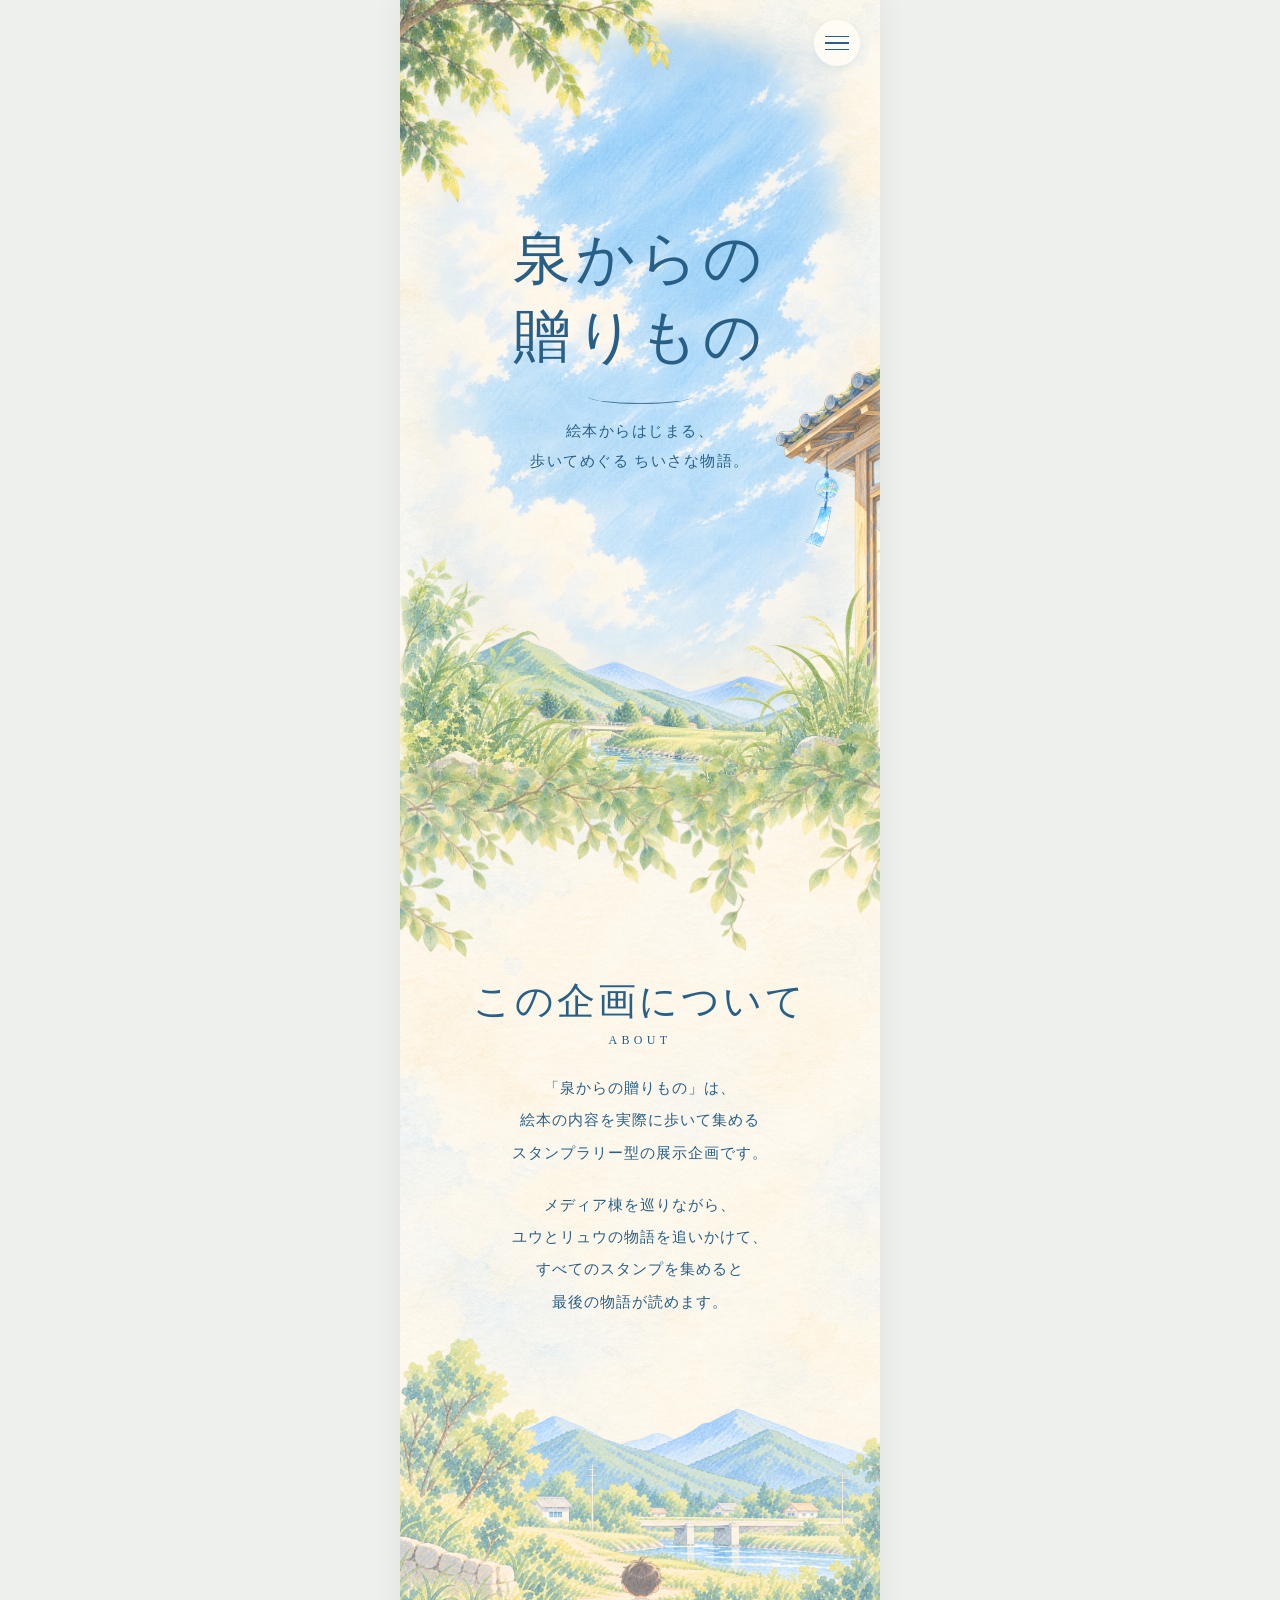
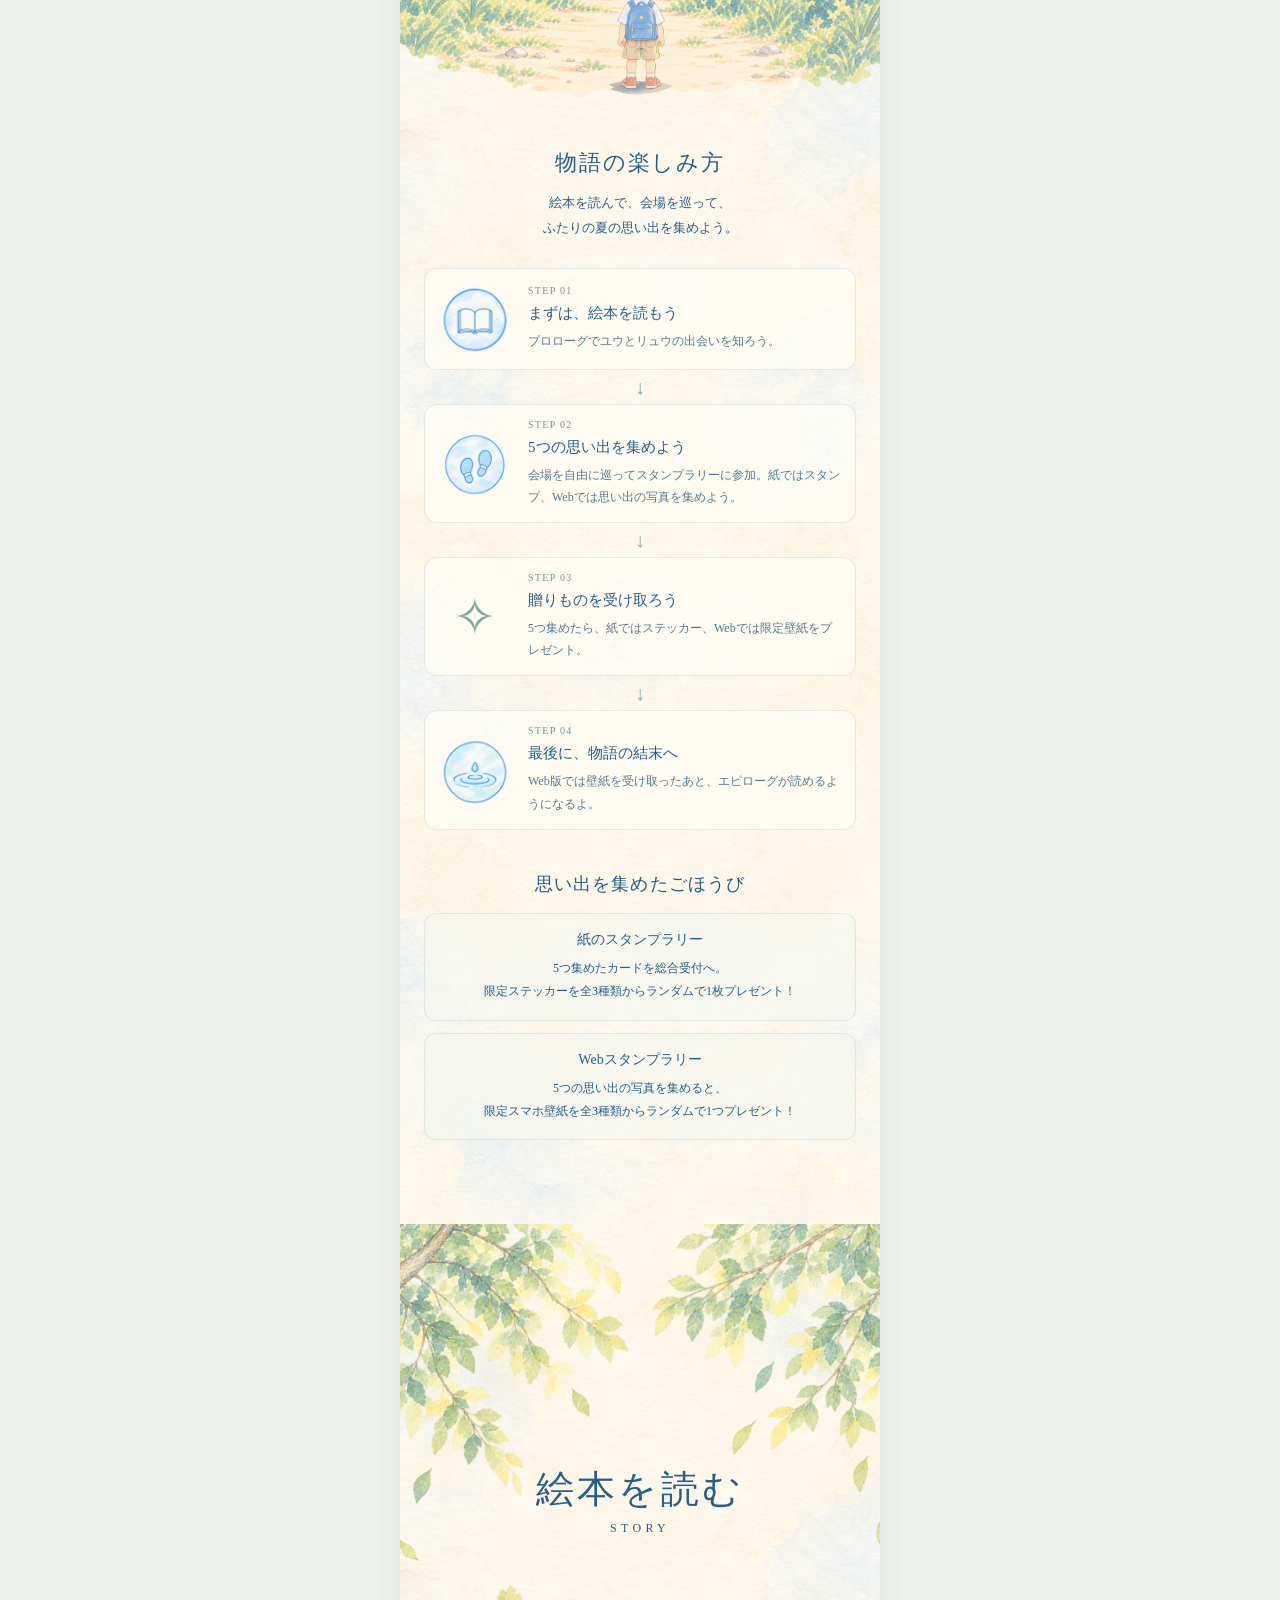
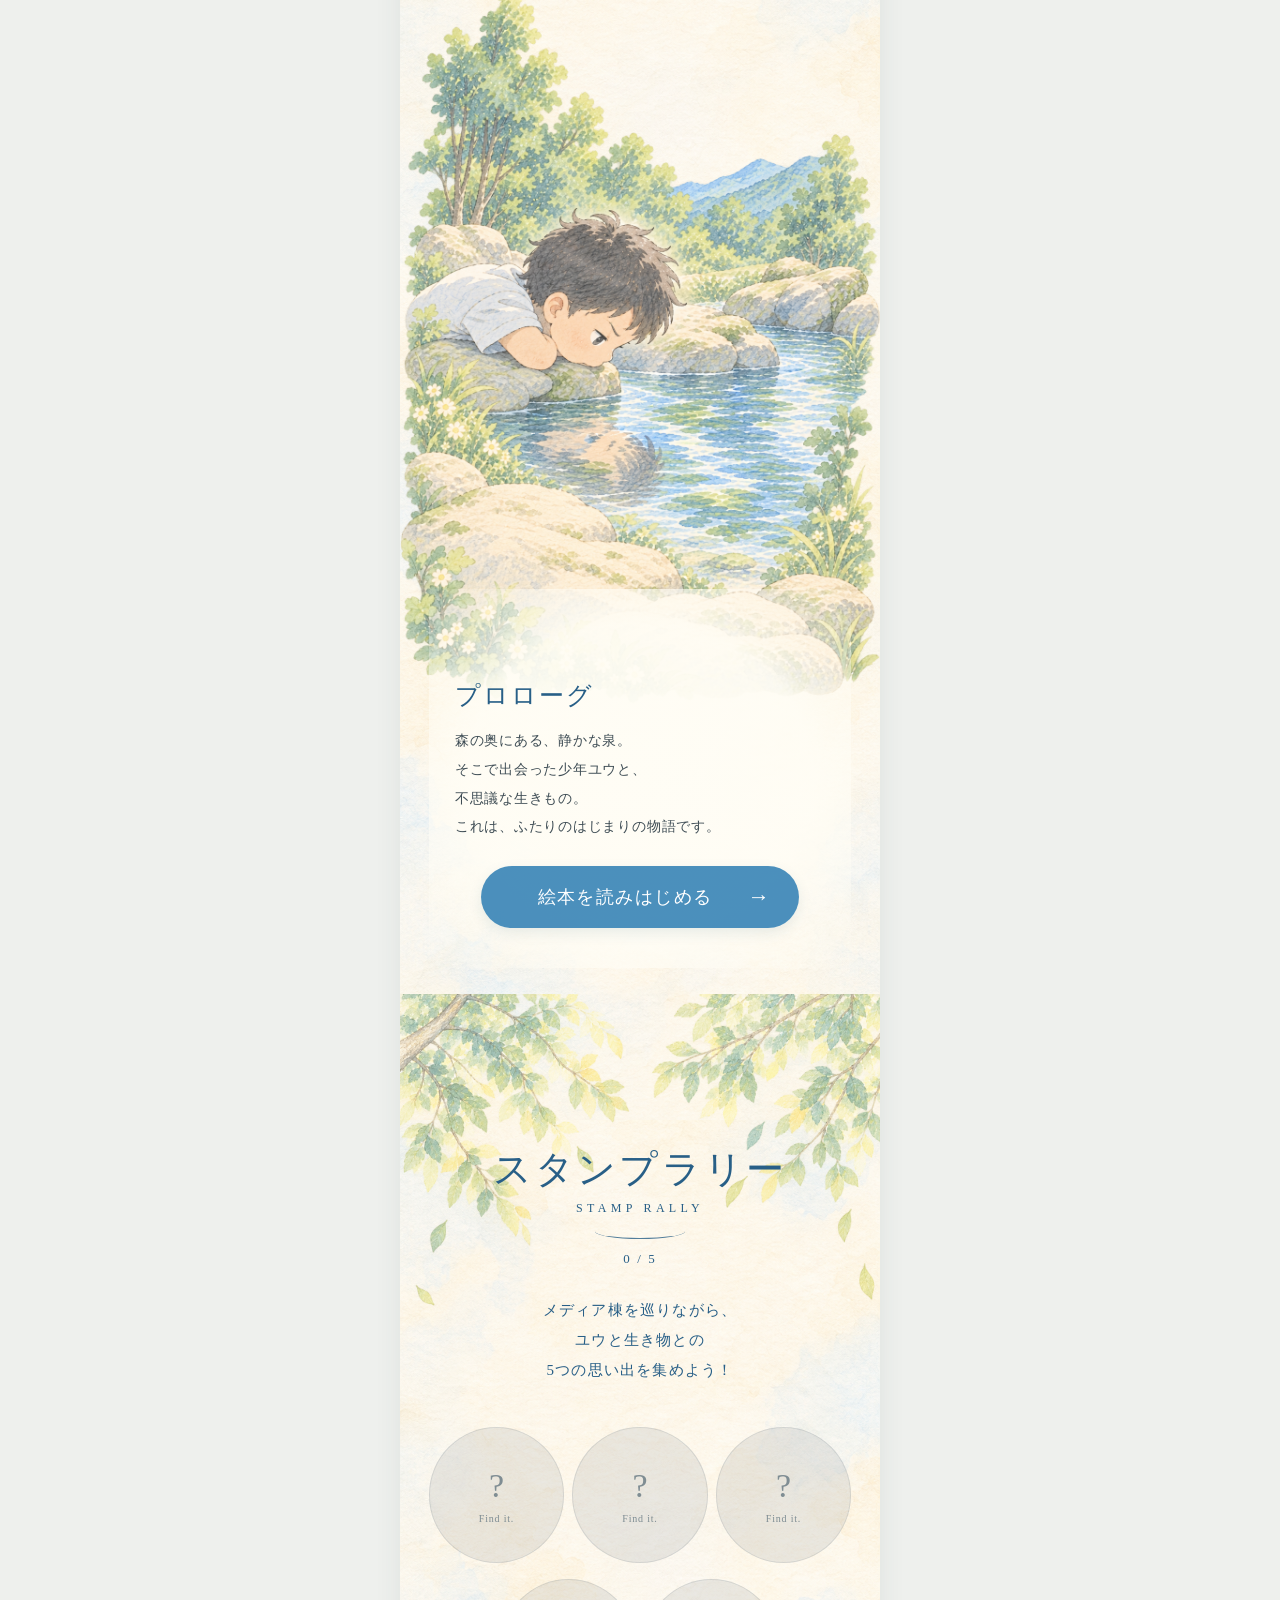
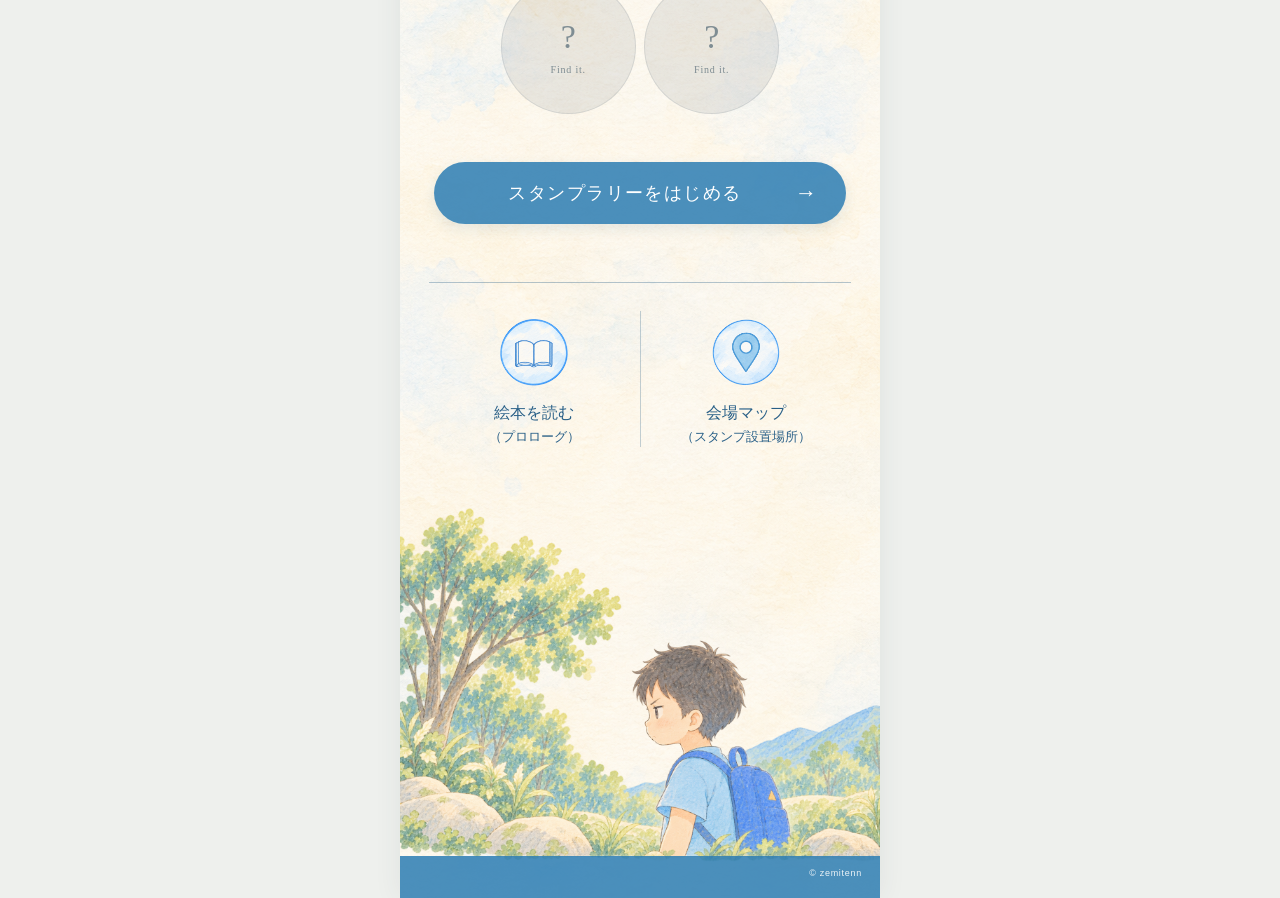
==== commit 4a6a77d5: "ABOUTセクションのスタイルを追加し、体験内容を更新" ====
--- a/index.html
+++ b/index.html
@@ -59,12 +59,12 @@
         <div class="about-text">
           <p>
             「泉からの贈りもの」は、<br />
-            絵本の世界を実際に歩いて体験する<br />
+            絵本の内容を実際に歩いて集める<br />
             スタンプラリー型の展示企画です。
           </p>
 
           <p>
-            2つの建物を巡りながら、<br />
+            メディア棟を巡りながら、<br />
             ユウとリュウの物語を追いかけて、<br />
             すべてのスタンプを集めると<br />
             最後の物語が読めます。
@@ -77,24 +77,24 @@
         </div>
 
         <div class="experience">
-          <h3>こんな体験ができます</h3>
-          <div class="experience-grid">
-            <a href="story.html">
-              <img src="images/book.png" alt="" />
-              <strong>絵本を読む</strong><small>（プロローグ）</small>
-            </a>
-            <a href="stamp.html">
-              <img src="images/footprints.png" alt="" />
-              <strong>会場を巡る</strong><small>（スタンプラリー）</small>
-            </a>
-            <a href="stamp.html">
-              <img src="images/fountain.png" alt="" />
-              <strong>物語の続きを</strong><small>（エピローグ）</small>
-            </a>
+          <h3>物語の楽しみ方</h3>
+          <p class="experience-lead">絵本を読んで、会場を巡って、<br />ふたりの夏の思い出を集めよう。</p>
+          <div class="experience-steps">
+            <a class="experience-step" href="story.html"><img src="images/book.png" alt="" /><span><small>STEP 01</small><strong>まずは、絵本を読もう</strong><em>プロローグでユウとリュウの出会いを知ろう。</em></span></a>
+            <div class="experience-arrow" aria-hidden="true">↓</div>
+            <a class="experience-step" href="stamp.html"><img src="images/footprints.png" alt="" /><span><small>STEP 02</small><strong>5つの思い出を集めよう</strong><em>会場を自由に巡ってスタンプラリーに参加。紙ではスタンプ、Webでは思い出の写真を集めよう。</em></span></a>
+            <div class="experience-arrow" aria-hidden="true">↓</div>
+            <div class="experience-step"><span class="experience-symbol" aria-hidden="true">✧</span><span><small>STEP 03</small><strong>贈りものを受け取ろう</strong><em>5つ集めたら、紙ではステッカー、Webでは限定壁紙をプレゼント。</em></span></div>
+            <div class="experience-arrow" aria-hidden="true">↓</div>
+            <div class="experience-step"><img src="images/fountain.png" alt="" /><span><small>STEP 04</small><strong>最後に、物語の結末へ</strong><em>Web版では壁紙を受け取ったあと、エピローグが読めるようになるよ。</em></span></div>
+          </div>
+          <div class="experience-gifts">
+            <h4>思い出を集めたごほうび</h4>
+            <div class="experience-gift"><strong>紙のスタンプラリー</strong><p>5つ集めたカードを総合受付へ。<br />限定ステッカーを全3種類からランダムで1枚プレゼント！</p></div>
+            <div class="experience-gift"><strong>Webスタンプラリー</strong><p>5つの思い出の写真を集めると、<br />限定スマホ壁紙を全3種類からランダムで1つプレゼント！</p></div>
           </div>
         </div>
 
-        
       </section>
 
       <!-- STORY -->
@@ -117,7 +117,7 @@
           <p>
             森の奥にある、静かな泉。<br />
             そこで出会った少年ユウと、<br />
-            不思議な生きものリュウ。<br />
+            不思議な生きもの。<br />
             これは、ふたりのはじまりの物語です。
           </p>
 
@@ -142,9 +142,9 @@
         </p>
 
         <p class="stamp-intro">
-          2つの建物を巡りながら、<br />
-          ユウとリュウの物語にまつわる<br />
-          5つのスタンプを集めよう。
+          メディア棟を巡りながら、<br />
+          ユウと生き物との<br />
+          5つの思い出を集めよう！
         </p>
 
         <div class="stamp-grid">
--- a/CSS/style.css
+++ b/CSS/style.css
@@ -359,3 +359,24 @@
 .site-footer{
   margin-top:-8px;
 }
+
+/* ABOUT: story flow and rewards */
+.about-section{min-height:0}
+.experience{padding:28px 24px 72px}
+.experience h3{margin-bottom:12px}
+.experience-lead{font-size:13px;line-height:1.95;margin:0 0 28px}
+.experience-steps{display:flex;flex-direction:column;align-items:center}
+.experience-step{display:flex;align-items:center;gap:15px;width:100%;padding:14px 12px;text-align:left;text-decoration:none;background:rgba(255,253,245,.63);border:1px solid rgba(65,113,132,.13);border-radius:13px}
+.experience-step img,.experience-symbol{width:76px;flex:0 0 76px;object-fit:contain}
+.experience-symbol{font-size:52px;text-align:center;color:#83a8a0}
+.experience-step span:not(.experience-symbol){display:flex;flex-direction:column;gap:5px}
+.experience-step small{font-size:10px;letter-spacing:.13em;color:#7297a0}
+.experience-step strong{font-size:15px;font-weight:500;line-height:1.6}
+.experience-step em{font-size:12px;font-style:normal;line-height:1.85;color:#557b8d}
+.experience-arrow{font-size:20px;line-height:1.7;color:#8aabb0}
+.experience-gifts{margin-top:42px}
+.experience-gifts h4{font-size:18px;font-weight:400;letter-spacing:.06em;margin:0 0 17px}
+.experience-gift{padding:16px 18px;margin:0 0 12px;background:rgba(244,247,239,.7);border-radius:12px;border:1px solid rgba(65,113,132,.12)}
+.experience-gift strong{font-size:14px;font-weight:500}
+.experience-gift p{font-size:12px;line-height:1.95;margin:8px 0 0}
+@media(max-width:380px){.about-section{min-height:0}.experience{padding-left:17px;padding-right:17px}.experience-step img,.experience-symbol{width:62px;flex-basis:62px}}
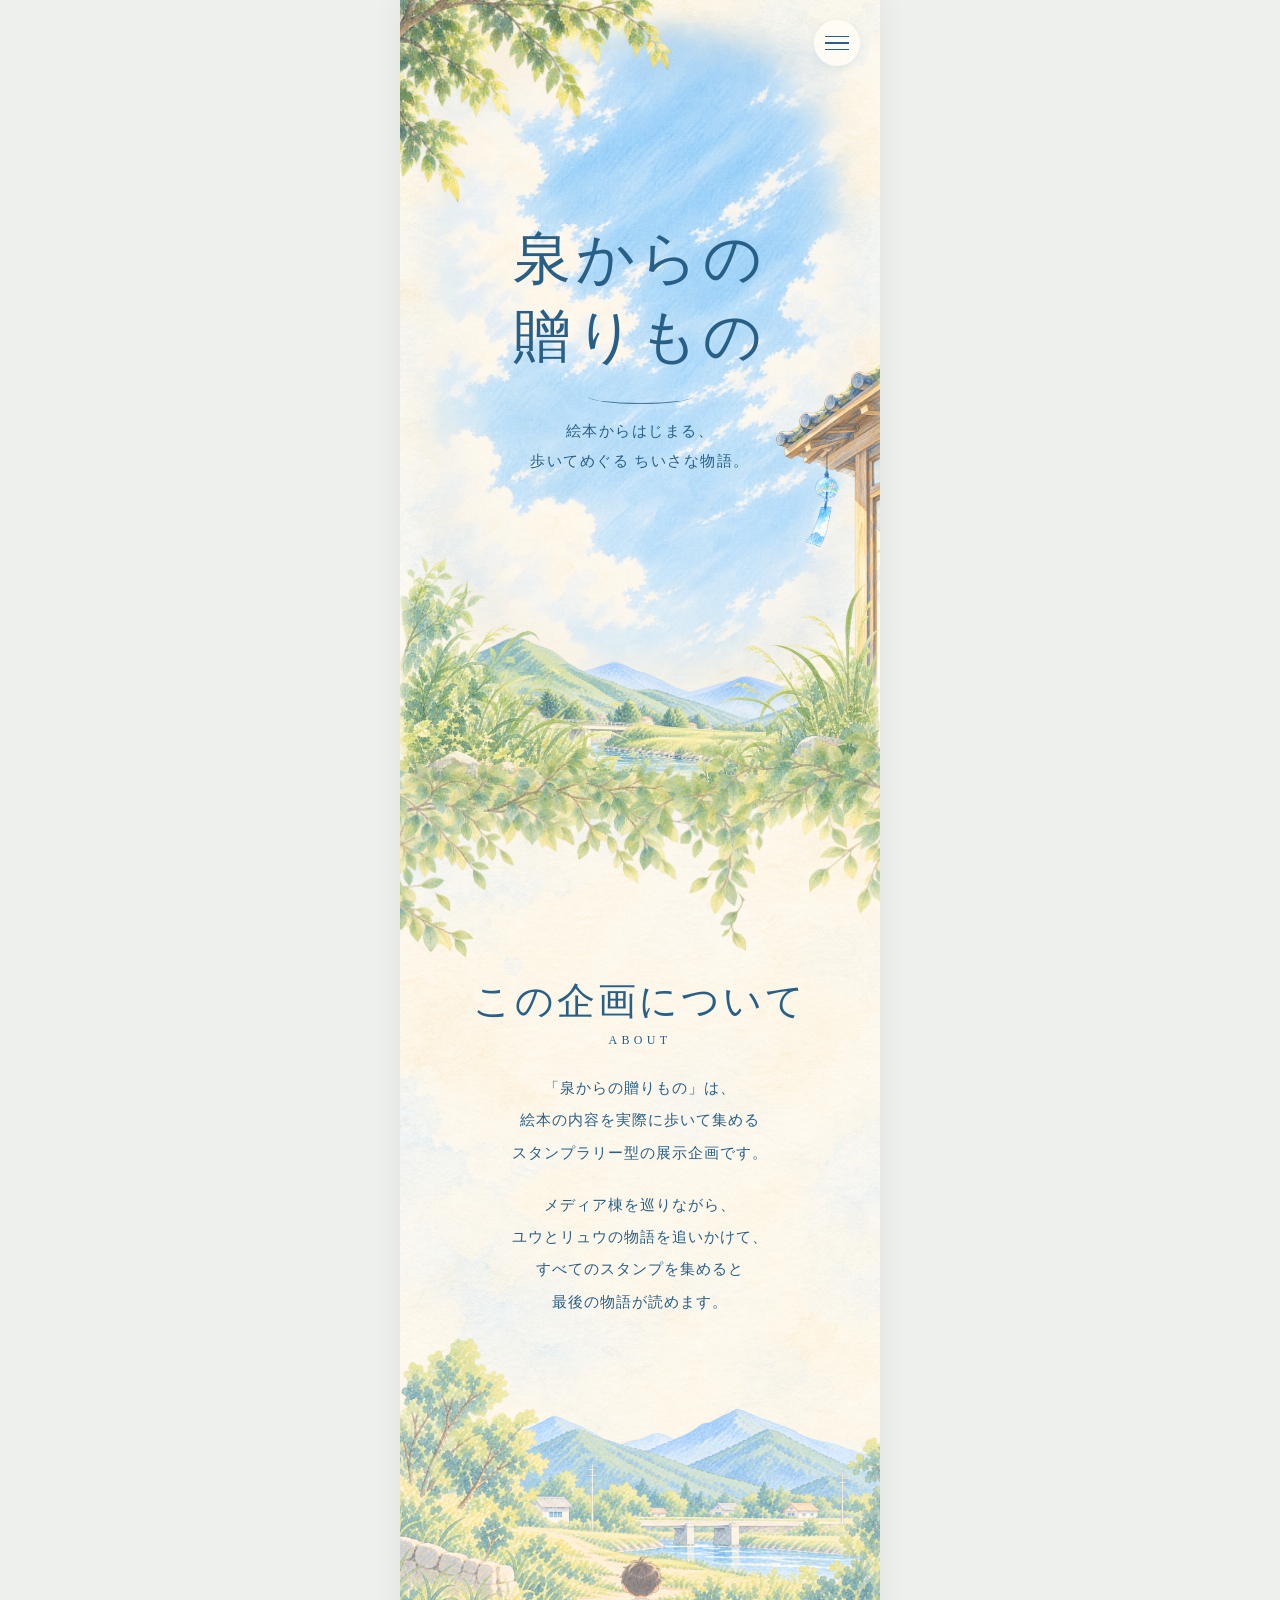
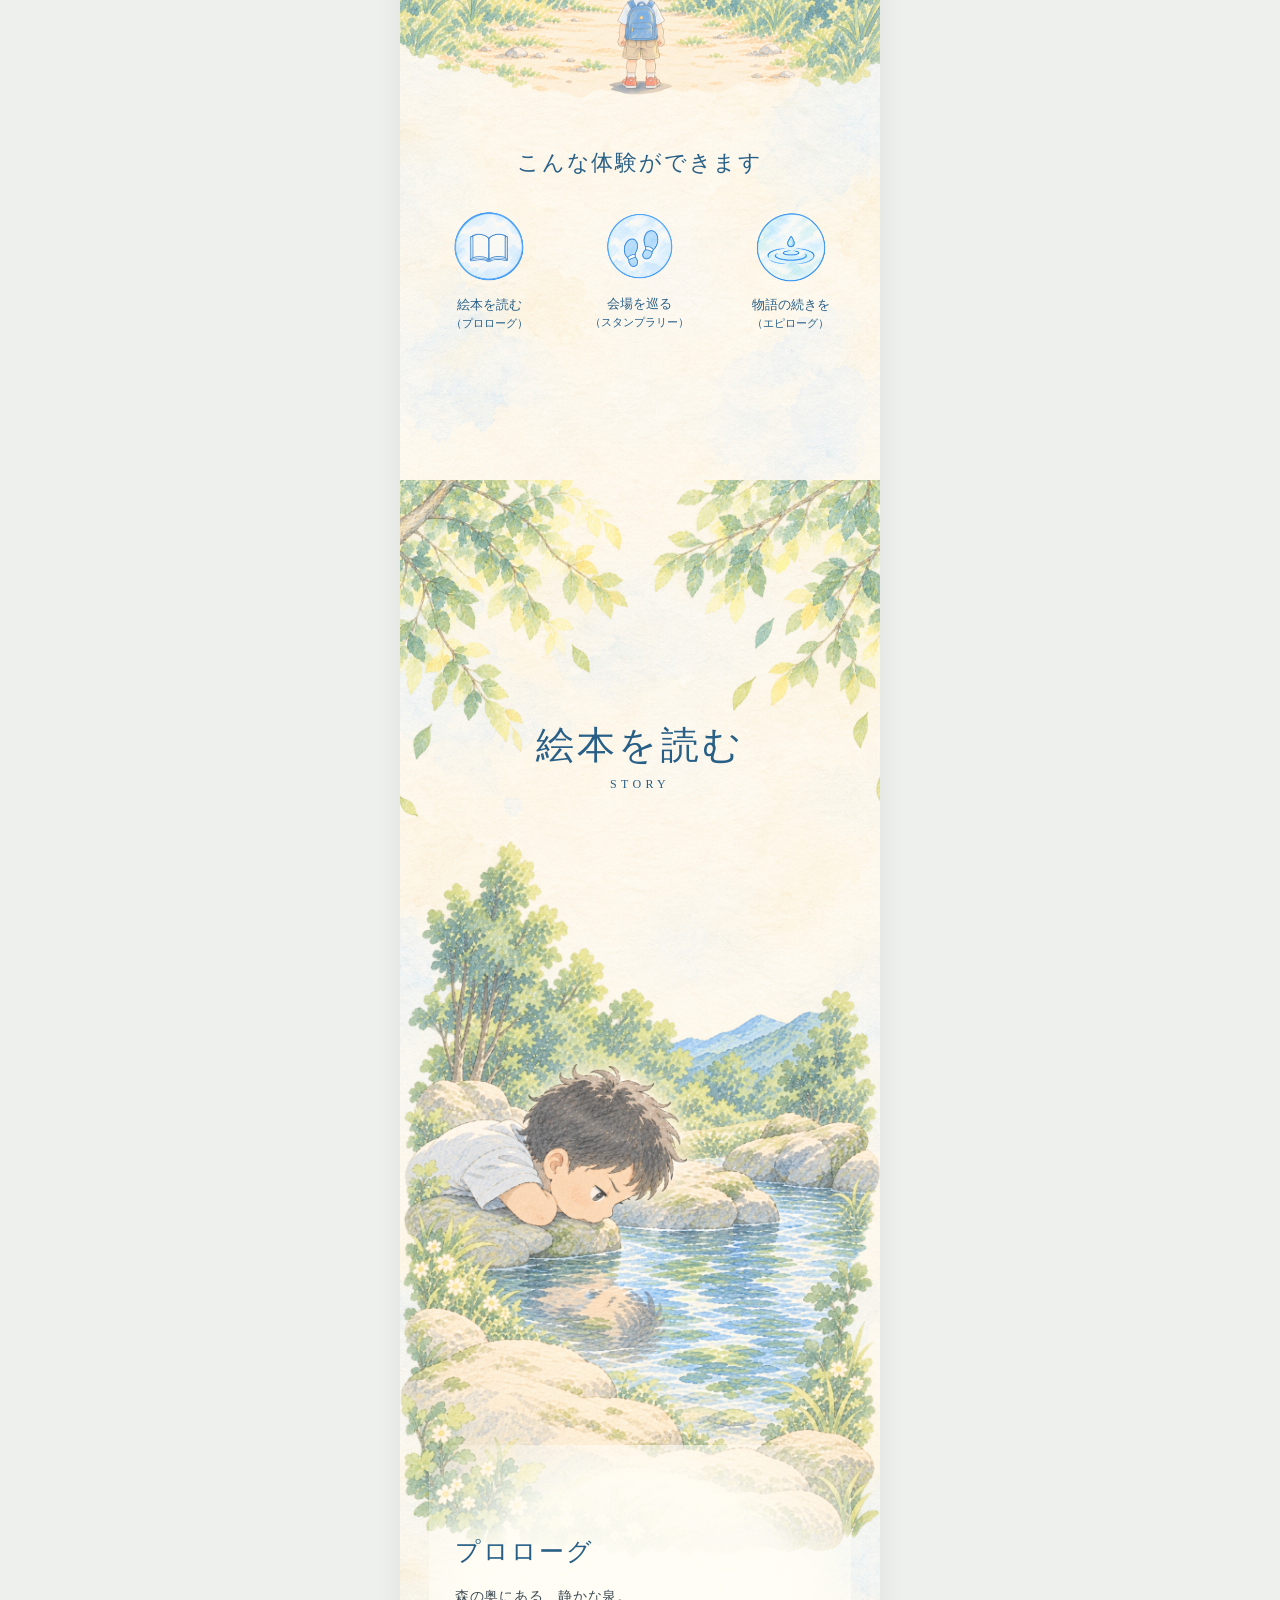
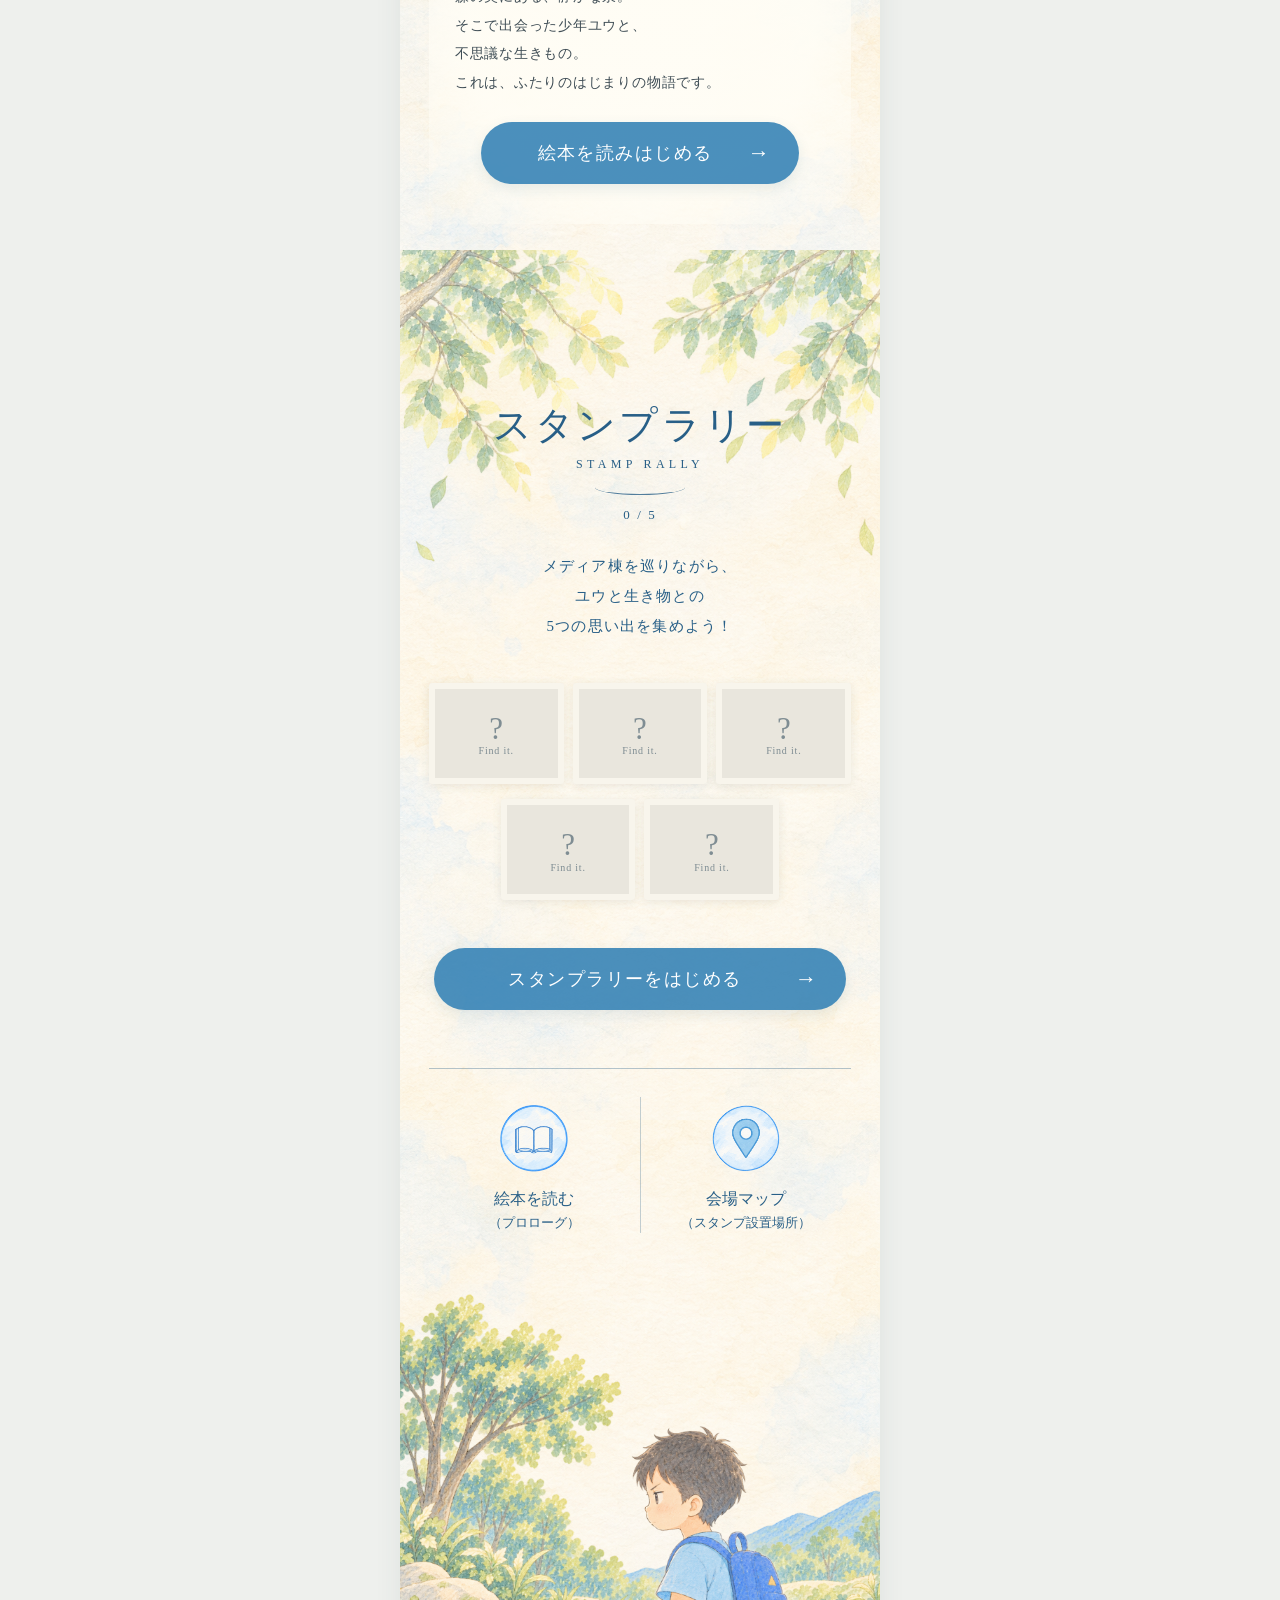
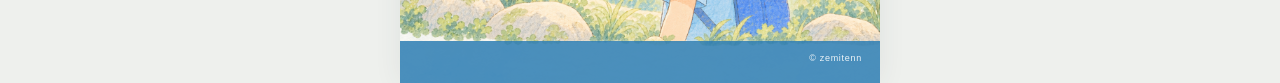
==== commit b86e6cd6: "Refactor code structure for improved readability and maintainability" ====
--- a/index.html
+++ b/index.html
@@ -77,24 +77,24 @@
         </div>
 
         <div class="experience">
-          <h3>物語の楽しみ方</h3>
-          <p class="experience-lead">絵本を読んで、会場を巡って、<br />ふたりの夏の思い出を集めよう。</p>
-          <div class="experience-steps">
-            <a class="experience-step" href="story.html"><img src="images/book.png" alt="" /><span><small>STEP 01</small><strong>まずは、絵本を読もう</strong><em>プロローグでユウとリュウの出会いを知ろう。</em></span></a>
-            <div class="experience-arrow" aria-hidden="true">↓</div>
-            <a class="experience-step" href="stamp.html"><img src="images/footprints.png" alt="" /><span><small>STEP 02</small><strong>5つの思い出を集めよう</strong><em>会場を自由に巡ってスタンプラリーに参加。紙ではスタンプ、Webでは思い出の写真を集めよう。</em></span></a>
-            <div class="experience-arrow" aria-hidden="true">↓</div>
-            <div class="experience-step"><span class="experience-symbol" aria-hidden="true">✧</span><span><small>STEP 03</small><strong>贈りものを受け取ろう</strong><em>5つ集めたら、紙ではステッカー、Webでは限定壁紙をプレゼント。</em></span></div>
-            <div class="experience-arrow" aria-hidden="true">↓</div>
-            <div class="experience-step"><img src="images/fountain.png" alt="" /><span><small>STEP 04</small><strong>最後に、物語の結末へ</strong><em>Web版では壁紙を受け取ったあと、エピローグが読めるようになるよ。</em></span></div>
-          </div>
-          <div class="experience-gifts">
-            <h4>思い出を集めたごほうび</h4>
-            <div class="experience-gift"><strong>紙のスタンプラリー</strong><p>5つ集めたカードを総合受付へ。<br />限定ステッカーを全3種類からランダムで1枚プレゼント！</p></div>
-            <div class="experience-gift"><strong>Webスタンプラリー</strong><p>5つの思い出の写真を集めると、<br />限定スマホ壁紙を全3種類からランダムで1つプレゼント！</p></div>
+          <h3>こんな体験ができます</h3>
+          <div class="experience-grid">
+            <a href="story.html">
+              <img src="images/book.png" alt="" />
+              <strong>絵本を読む</strong><small>（プロローグ）</small>
+            </a>
+            <a href="stamp.html">
+              <img src="images/footprints.png" alt="" />
+              <strong>会場を巡る</strong><small>（スタンプラリー）</small>
+            </a>
+            <a href="stamp.html">
+              <img src="images/fountain.png" alt="" />
+              <strong>物語の続きを</strong><small>（エピローグ）</small>
+            </a>
           </div>
         </div>
 
+        
       </section>
 
       <!-- STORY -->
@@ -149,19 +149,19 @@
 
         <div class="stamp-grid">
           <div class="stamp-item" data-stamp="1">
-            <img src="images/stamp1.png" alt="スタンプ1" />
+            <img src="images/memory1.jpg" alt="縁側のきゅうり" />
           </div>
           <div class="stamp-item" data-stamp="2">
-            <img src="images/stamp2.png" alt="スタンプ2" />
+            <img src="images/memory2.jpg" alt="夏の虫とり" />
           </div>
           <div class="stamp-item" data-stamp="3">
-            <img src="images/stamp3.png" alt="スタンプ3" />
+            <img src="images/memory3.jpg" alt="川での魚釣り" />
           </div>
           <div class="stamp-item" data-stamp="4">
-            <img src="images/stamp4.png" alt="スタンプ4" />
+            <img src="images/memory4.jpg" alt="どろんこ遊び" />
           </div>
           <div class="stamp-item" data-stamp="5">
-            <img src="images/stamp5.png" alt="スタンプ5" />
+            <img src="images/memory5.jpg" alt="木陰のお昼寝" />
           </div>
         </div>
 
@@ -192,6 +192,6 @@
       </footer>
     </main>
 
-    <script src="js/main.js?v=23"></script>
+    <script src="js/main.js?v=25"></script>
   </body>
 </html>
--- a/CSS/style.css
+++ b/CSS/style.css
@@ -360,23 +360,10 @@
   margin-top:-8px;
 }
 
-/* ABOUT: story flow and rewards */
-.about-section{min-height:0}
-.experience{padding:28px 24px 72px}
-.experience h3{margin-bottom:12px}
-.experience-lead{font-size:13px;line-height:1.95;margin:0 0 28px}
-.experience-steps{display:flex;flex-direction:column;align-items:center}
-.experience-step{display:flex;align-items:center;gap:15px;width:100%;padding:14px 12px;text-align:left;text-decoration:none;background:rgba(255,253,245,.63);border:1px solid rgba(65,113,132,.13);border-radius:13px}
-.experience-step img,.experience-symbol{width:76px;flex:0 0 76px;object-fit:contain}
-.experience-symbol{font-size:52px;text-align:center;color:#83a8a0}
-.experience-step span:not(.experience-symbol){display:flex;flex-direction:column;gap:5px}
-.experience-step small{font-size:10px;letter-spacing:.13em;color:#7297a0}
-.experience-step strong{font-size:15px;font-weight:500;line-height:1.6}
-.experience-step em{font-size:12px;font-style:normal;line-height:1.85;color:#557b8d}
-.experience-arrow{font-size:20px;line-height:1.7;color:#8aabb0}
-.experience-gifts{margin-top:42px}
-.experience-gifts h4{font-size:18px;font-weight:400;letter-spacing:.06em;margin:0 0 17px}
-.experience-gift{padding:16px 18px;margin:0 0 12px;background:rgba(244,247,239,.7);border-radius:12px;border:1px solid rgba(65,113,132,.12)}
-.experience-gift strong{font-size:14px;font-weight:500}
-.experience-gift p{font-size:12px;line-height:1.95;margin:8px 0 0}
-@media(max-width:380px){.about-section{min-height:0}.experience{padding-left:17px;padding-right:17px}.experience-step img,.experience-symbol{width:62px;flex-basis:62px}}
+/* Album preview: keep the home page consistent with the collection */
+.stamp-grid{grid-template-columns:repeat(6,minmax(0,1fr));gap:15px 9px;width:88%;margin-top:42px}
+.stamp-item{aspect-ratio:4/3;border-radius:3px;background:#e9e6dd;border:6px solid #f8f5ec;box-shadow:0 2px 10px rgba(70,80,70,.11);overflow:hidden;box-sizing:border-box}
+.stamp-item::before{top:44%;font-size:31px}
+.stamp-item::after{top:69%;font-size:10px}
+.stamp-item img{object-fit:cover}
+.stamp-item.is-collected{border:6px solid #f8f5ec;box-shadow:0 2px 10px rgba(70,80,70,.14)}
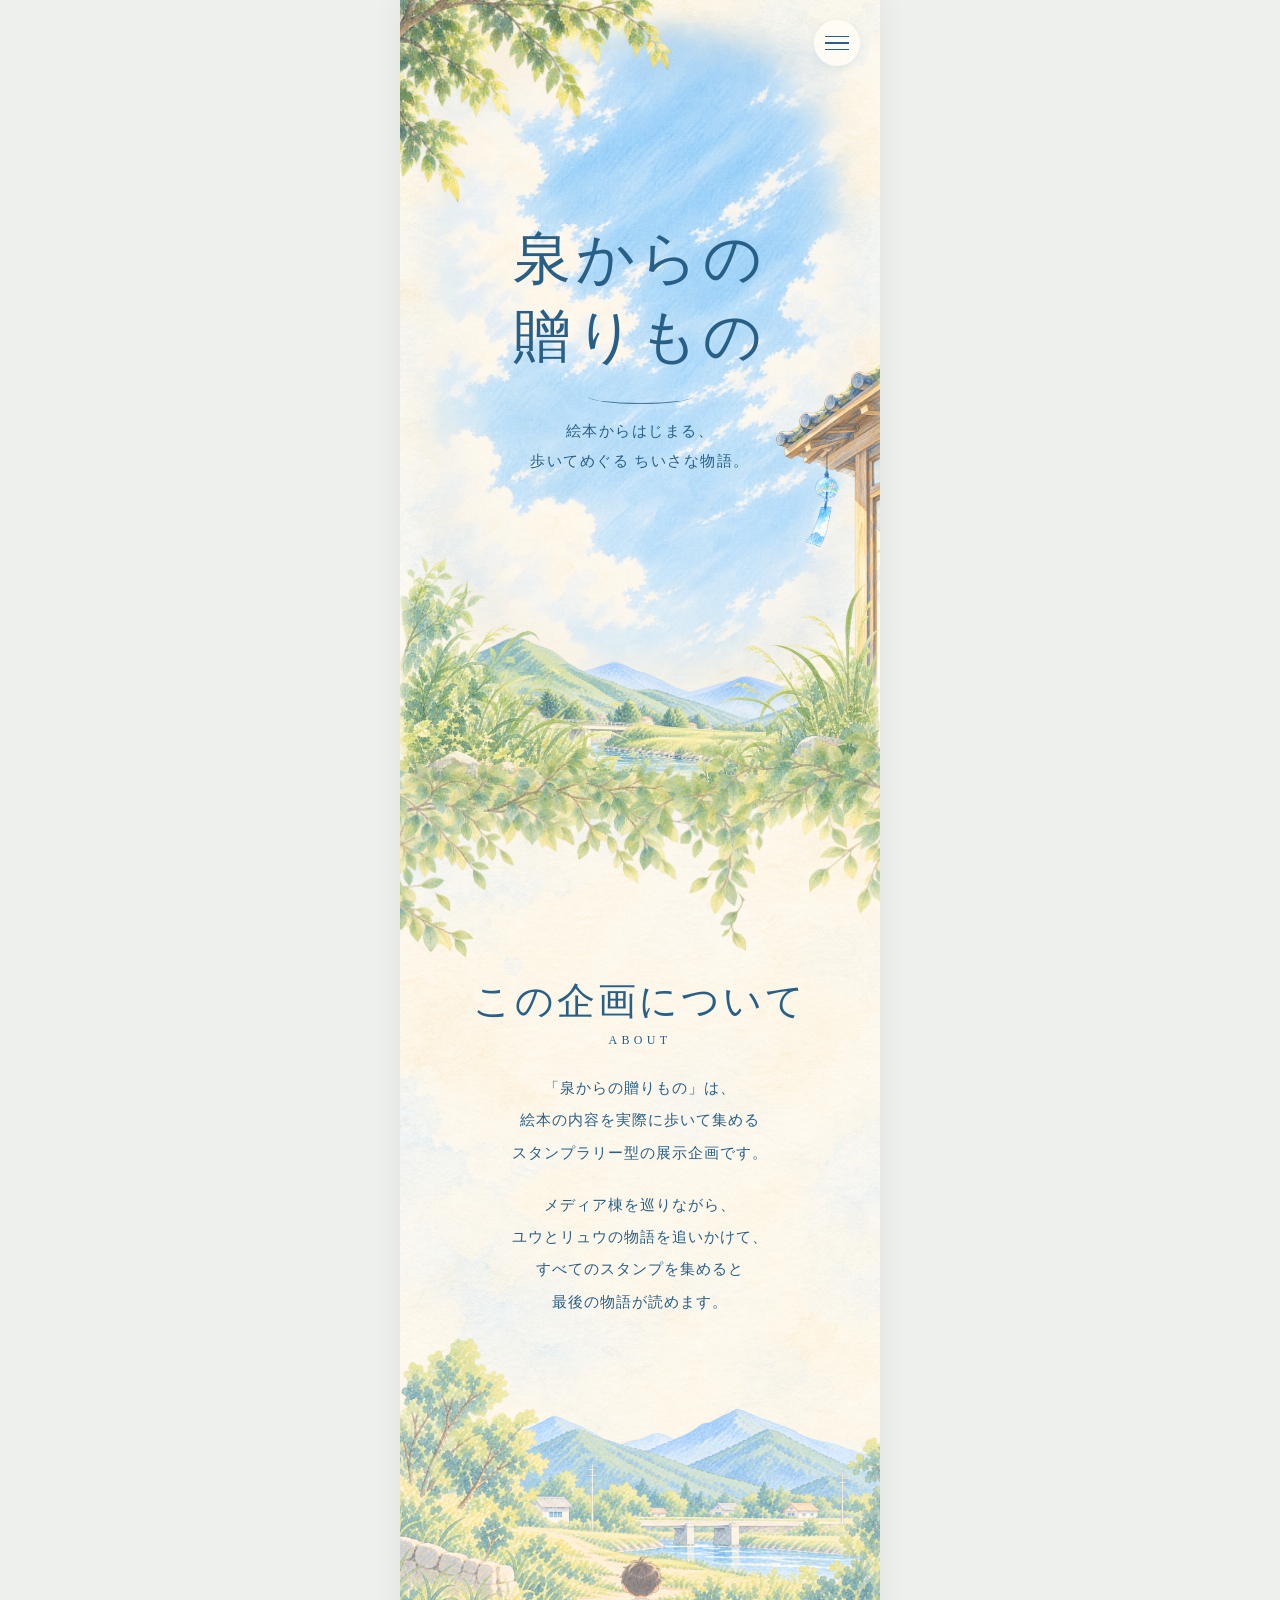
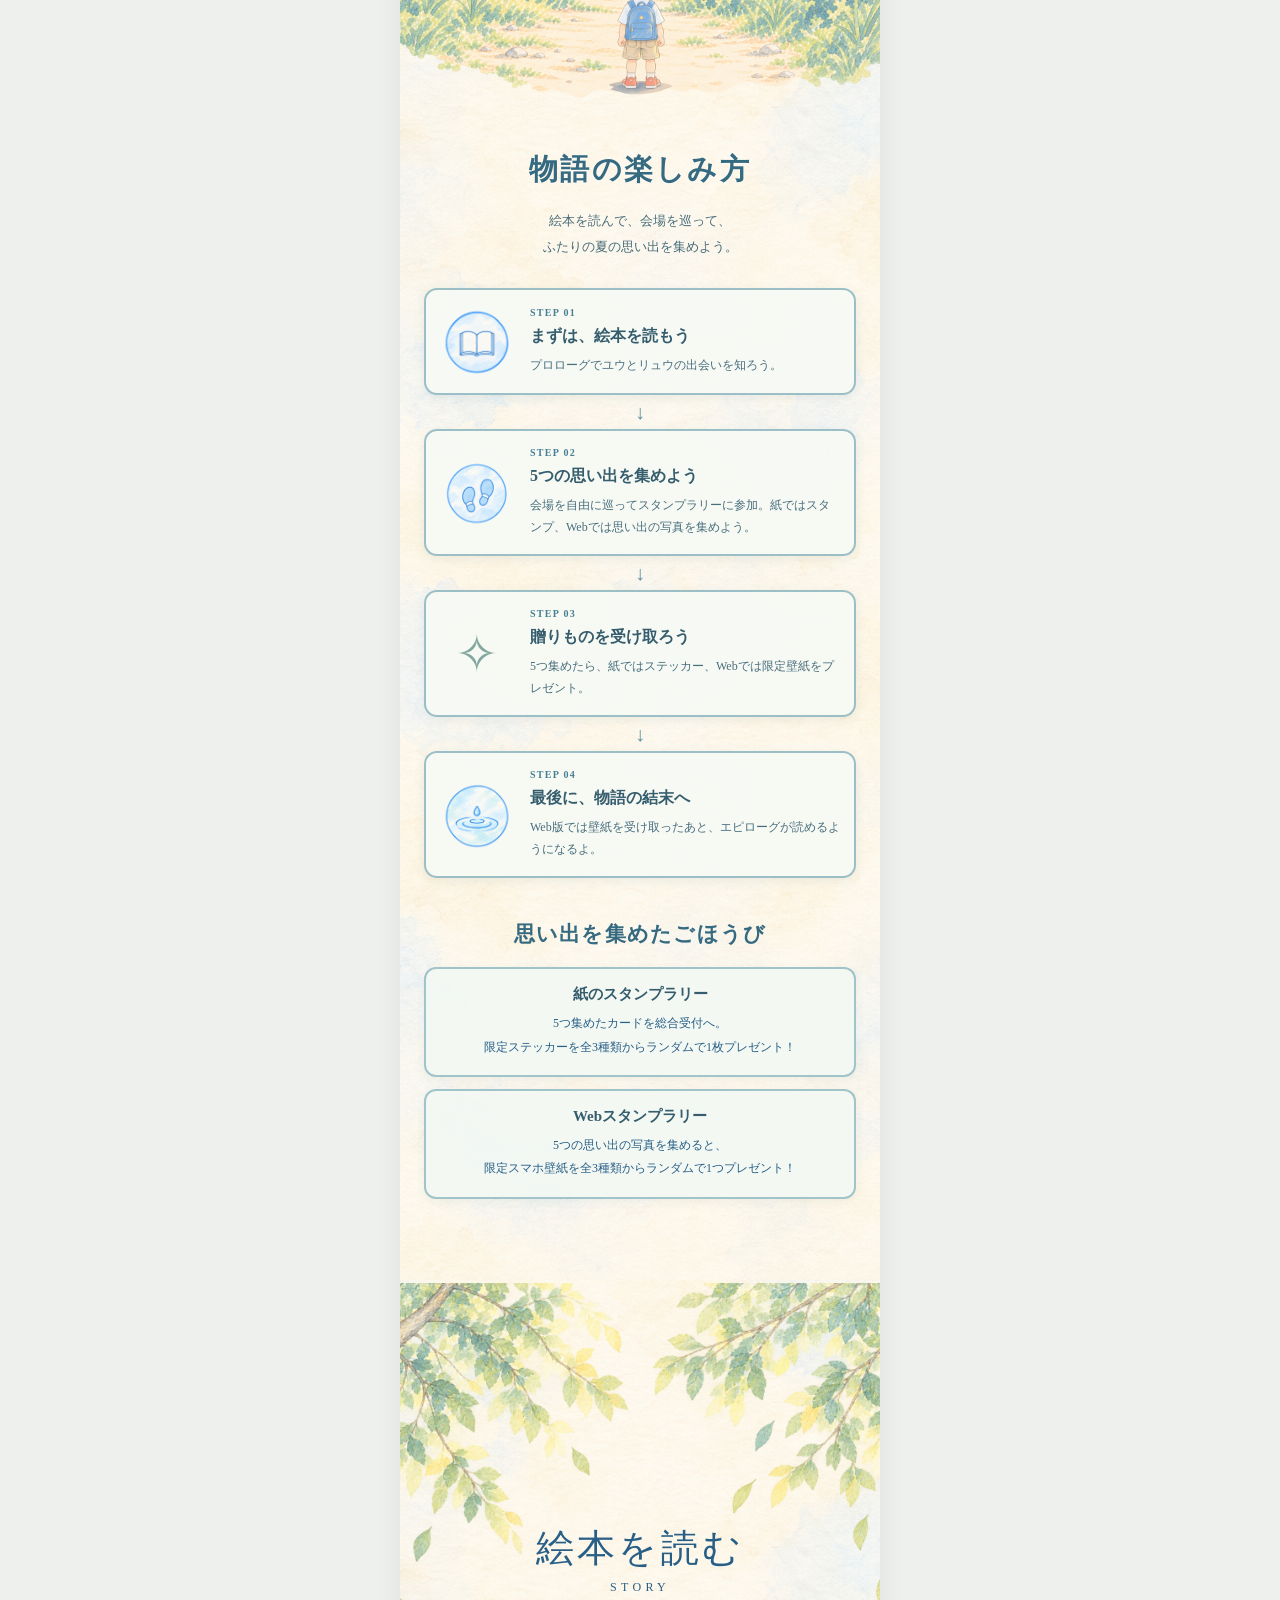
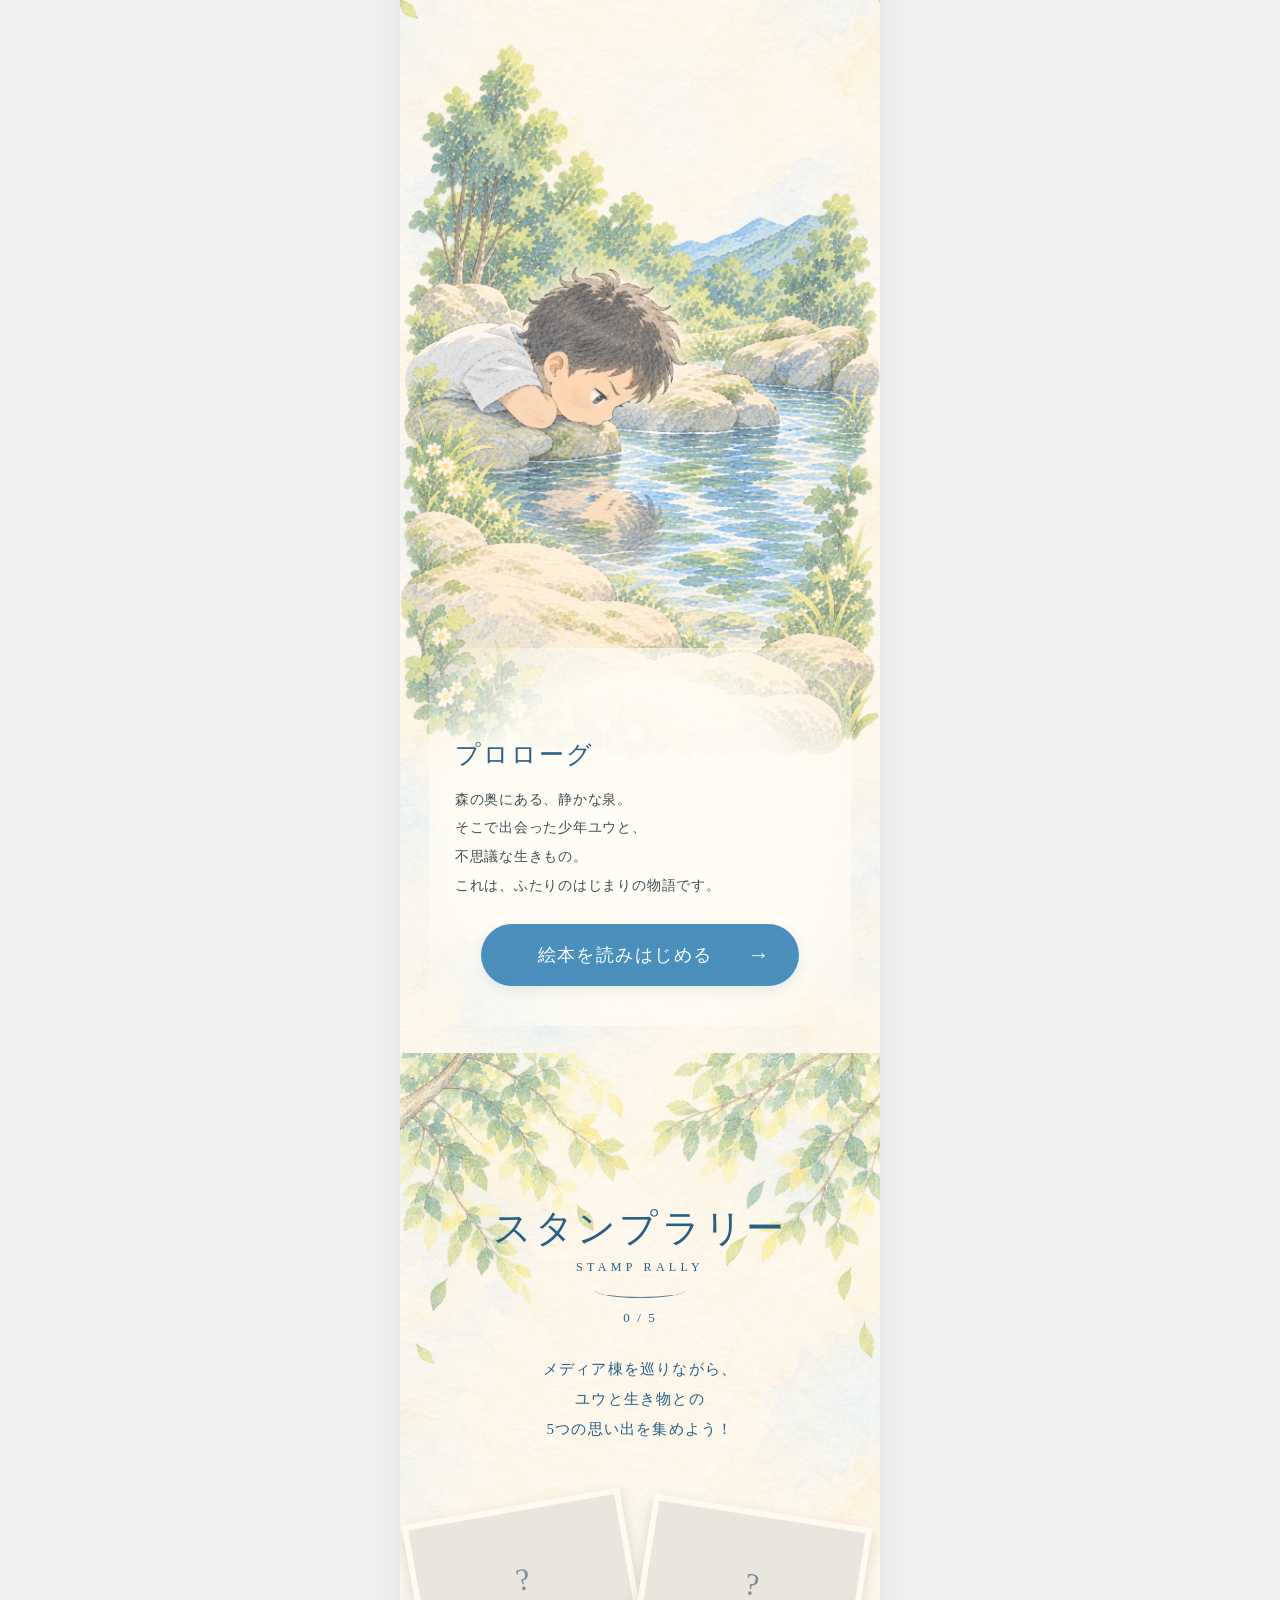
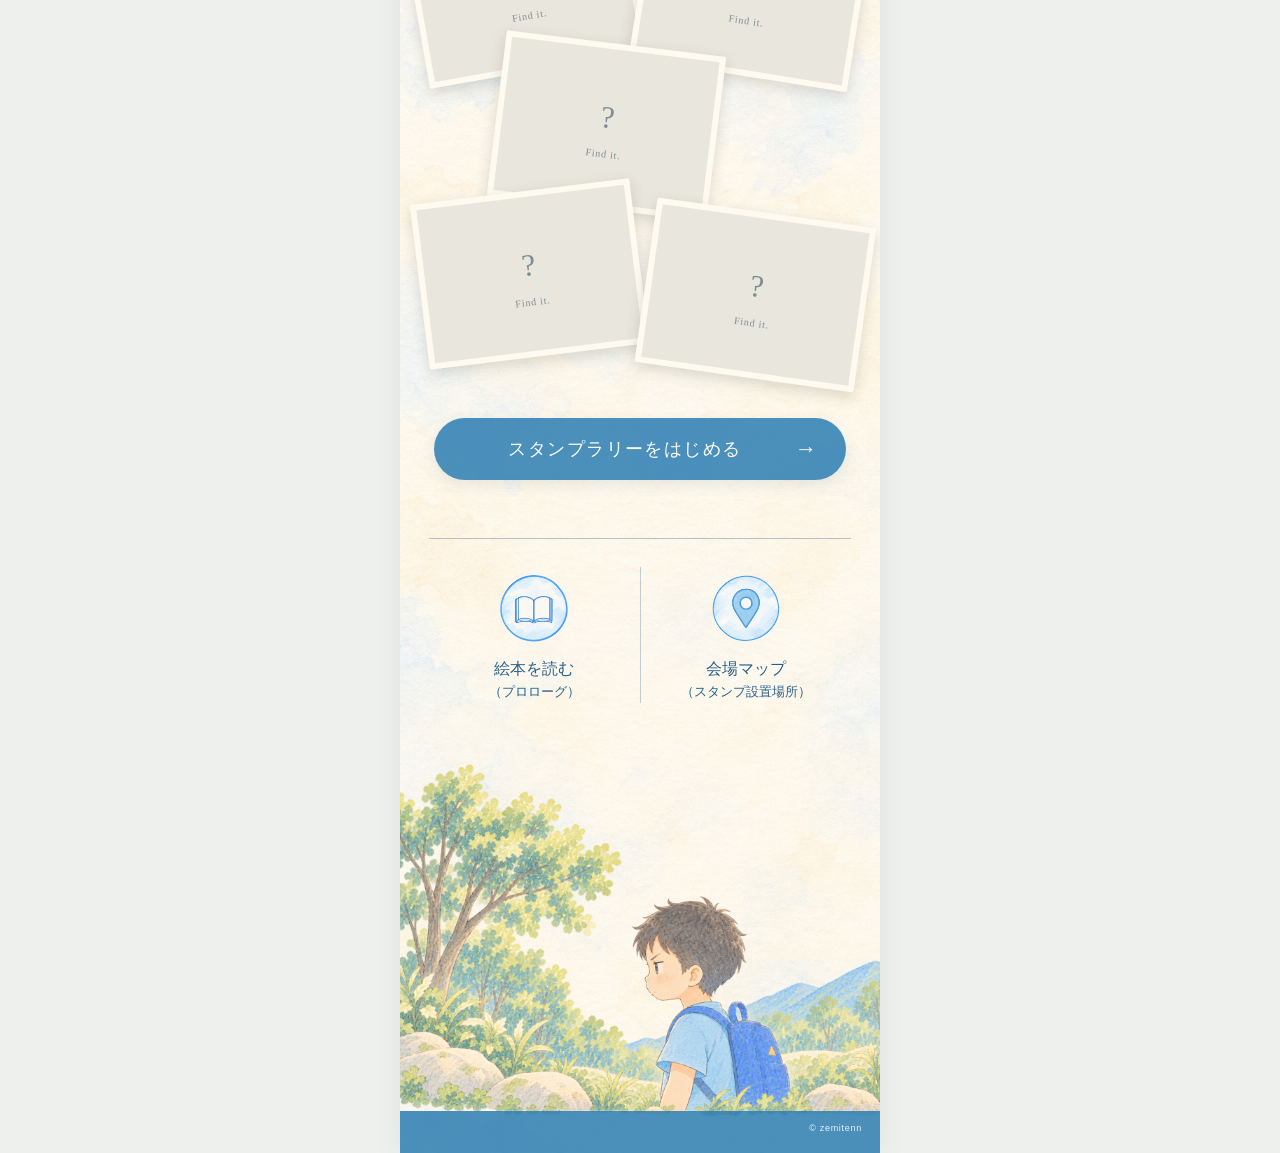
==== commit 5021a6a8: "Add reward functionality with HTML and JavaScript for special gifts - Implemented reward.js to handl" ====
--- a/index.html
+++ b/index.html
@@ -77,20 +77,21 @@
         </div>
 
         <div class="experience">
-          <h3>こんな体験ができます</h3>
-          <div class="experience-grid">
-            <a href="story.html">
-              <img src="images/book.png" alt="" />
-              <strong>絵本を読む</strong><small>（プロローグ）</small>
-            </a>
-            <a href="stamp.html">
-              <img src="images/footprints.png" alt="" />
-              <strong>会場を巡る</strong><small>（スタンプラリー）</small>
-            </a>
-            <a href="stamp.html">
-              <img src="images/fountain.png" alt="" />
-              <strong>物語の続きを</strong><small>（エピローグ）</small>
-            </a>
+          <h3>物語の楽しみ方</h3>
+          <p class="experience-lead">絵本を読んで、会場を巡って、<br />ふたりの夏の思い出を集めよう。</p>
+          <div class="experience-steps">
+            <a class="experience-step" href="story.html"><img src="images/book.png" alt="" /><span><small>STEP 01</small><strong>まずは、絵本を読もう</strong><em>プロローグでユウとリュウの出会いを知ろう。</em></span></a>
+            <div class="experience-arrow" aria-hidden="true">↓</div>
+            <a class="experience-step" href="stamp.html"><img src="images/footprints.png" alt="" /><span><small>STEP 02</small><strong>5つの思い出を集めよう</strong><em>会場を自由に巡ってスタンプラリーに参加。紙ではスタンプ、Webでは思い出の写真を集めよう。</em></span></a>
+            <div class="experience-arrow" aria-hidden="true">↓</div>
+            <div class="experience-step"><span class="experience-symbol" aria-hidden="true">✧</span><span><small>STEP 03</small><strong>贈りものを受け取ろう</strong><em>5つ集めたら、紙ではステッカー、Webでは限定壁紙をプレゼント。</em></span></div>
+            <div class="experience-arrow" aria-hidden="true">↓</div>
+            <div class="experience-step"><img src="images/fountain.png" alt="" /><span><small>STEP 04</small><strong>最後に、物語の結末へ</strong><em>Web版では壁紙を受け取ったあと、エピローグが読めるようになるよ。</em></span></div>
+          </div>
+          <div class="experience-gifts">
+            <h4>思い出を集めたごほうび</h4>
+            <div class="experience-gift"><strong>紙のスタンプラリー</strong><p>5つ集めたカードを総合受付へ。<br />限定ステッカーを全3種類からランダムで1枚プレゼント！</p></div>
+            <div class="experience-gift"><strong>Webスタンプラリー</strong><p>5つの思い出の写真を集めると、<br />限定スマホ壁紙を全3種類からランダムで1つプレゼント！</p></div>
           </div>
         </div>
 
--- a/CSS/style.css
+++ b/CSS/style.css
@@ -367,3 +367,69 @@
 .stamp-item::after{top:69%;font-size:10px}
 .stamp-item img{object-fit:cover}
 .stamp-item.is-collected{border:6px solid #f8f5ec;box-shadow:0 2px 10px rgba(70,80,70,.14)}
+
+/* Top page: overlapping keepsake photos */
+.stamp-grid { display:block; position:relative; width:94%; height:530px; margin:24px auto 0; }
+.stamp-grid .stamp-item { position:absolute; width:49%; aspect-ratio:4/3; margin:0; border:6px solid #fffaf0; border-radius:2px; box-shadow:0 5px 14px rgba(65,74,62,.18); overflow:hidden; transition:transform .25s ease; }
+.stamp-grid .stamp-item:nth-child(1) { left:0%; top:7%; transform:rotate(-10deg); z-index:1; }
+.stamp-grid .stamp-item:nth-child(2) { right:1%; top:8%; transform:rotate(9deg); z-index:2; }
+.stamp-grid .stamp-item:nth-child(3) { left:18%; top:33%; transform:rotate(7deg); z-index:3; }
+.stamp-grid .stamp-item:nth-child(4) { left:1%; top:61%; transform:rotate(-7deg); z-index:4; }
+.stamp-grid .stamp-item:nth-child(5) { right:0%; top:65%; transform:rotate(8deg); z-index:5; }
+.stamp-grid .stamp-item.is-collected { border:6px solid #fffaf0; box-shadow:0 5px 14px rgba(65,74,62,.18); }
+.stamp-grid .stamp-item img { object-fit:cover; }
+.stamp-grid .stamp-item::before { top:44%; }
+.stamp-grid .stamp-item::after { top:68%; }
+.stamp-button { margin-top:20px; }
+@media (max-width:390px) { .stamp-grid { height:450px; } }
+
+/* Restored ABOUT experience guide */
+.experience{padding:28px 24px 72px}
+.experience h3{margin-bottom:12px}
+.experience-lead{font-size:13px;line-height:1.95;margin:0 0 28px}
+.experience-steps{display:flex;flex-direction:column;align-items:center}
+.experience-step{display:flex;align-items:center;gap:15px;width:100%;padding:14px 12px;text-align:left;text-decoration:none;background:rgba(255,253,245,.63);border:1px solid rgba(65,113,132,.13);border-radius:13px}
+.experience-step img,.experience-symbol{width:76px;flex:0 0 76px;object-fit:contain}
+.experience-symbol{font-size:52px;text-align:center;color:#83a8a0}
+.experience-step span:not(.experience-symbol){display:flex;flex-direction:column;gap:5px}
+.experience-step small{font-size:10px;letter-spacing:.13em;color:#7297a0}
+.experience-step strong{font-size:15px;font-weight:500;line-height:1.6}
+.experience-step em{font-size:12px;font-style:normal;line-height:1.85;color:#557b8d}
+.experience-arrow{font-size:20px;line-height:1.7;color:#8aabb0}
+.experience-gifts{margin-top:42px}
+.experience-gifts h4{font-size:18px;font-weight:400;letter-spacing:.06em;margin:0 0 17px}
+.experience-gift{padding:16px 18px;margin:0 0 12px;background:rgba(244,247,239,.7);border-radius:12px;border:1px solid rgba(65,113,132,.12)}
+.experience-gift strong{font-size:14px;font-weight:500}
+.experience-gift p{font-size:12px;line-height:1.95;margin:8px 0 0}
+@media(max-width:380px){.about-section{min-height:0}.experience{padding-left:17px;padding-right:17px}.experience-step img,.experience-symbol{width:62px;flex-basis:62px}}
+
+
+/* 2026-10-18: stronger visual hierarchy for the restored 4-step guide */
+.experience h3{
+  font-size:clamp(23px,6vw,29px);
+  font-weight:700;
+  letter-spacing:.08em;
+  line-height:1.5;
+  color:#356a80;
+  text-align:center;
+  margin:0 0 17px;
+  text-shadow:0 1px 0 rgba(255,255,255,.75);
+}
+.experience-lead{color:#476c78;text-align:center;margin-bottom:29px}
+.experience-step{
+  background:rgba(247,250,245,.91);
+  border:2px solid rgba(80,143,161,.55);
+  box-shadow:0 3px 11px rgba(59,109,124,.09);
+  padding:16px 13px;
+}
+.experience-step small{font-weight:700;color:#477f95}
+.experience-step strong{font-weight:700;color:#355d6d;font-size:16px}
+.experience-step em{color:#486d7d}
+.experience-arrow{color:#5b93a5;font-weight:700}
+.experience-gifts h4{font-size:21px;font-weight:700;color:#356a80;text-align:center;margin-bottom:19px}
+.experience-gift{
+  background:rgba(242,248,244,.92);
+  border:2px solid rgba(80,143,161,.5);
+  box-shadow:0 3px 10px rgba(59,109,124,.07);
+}
+.experience-gift strong{font-weight:700;color:#355d6d;font-size:15px}
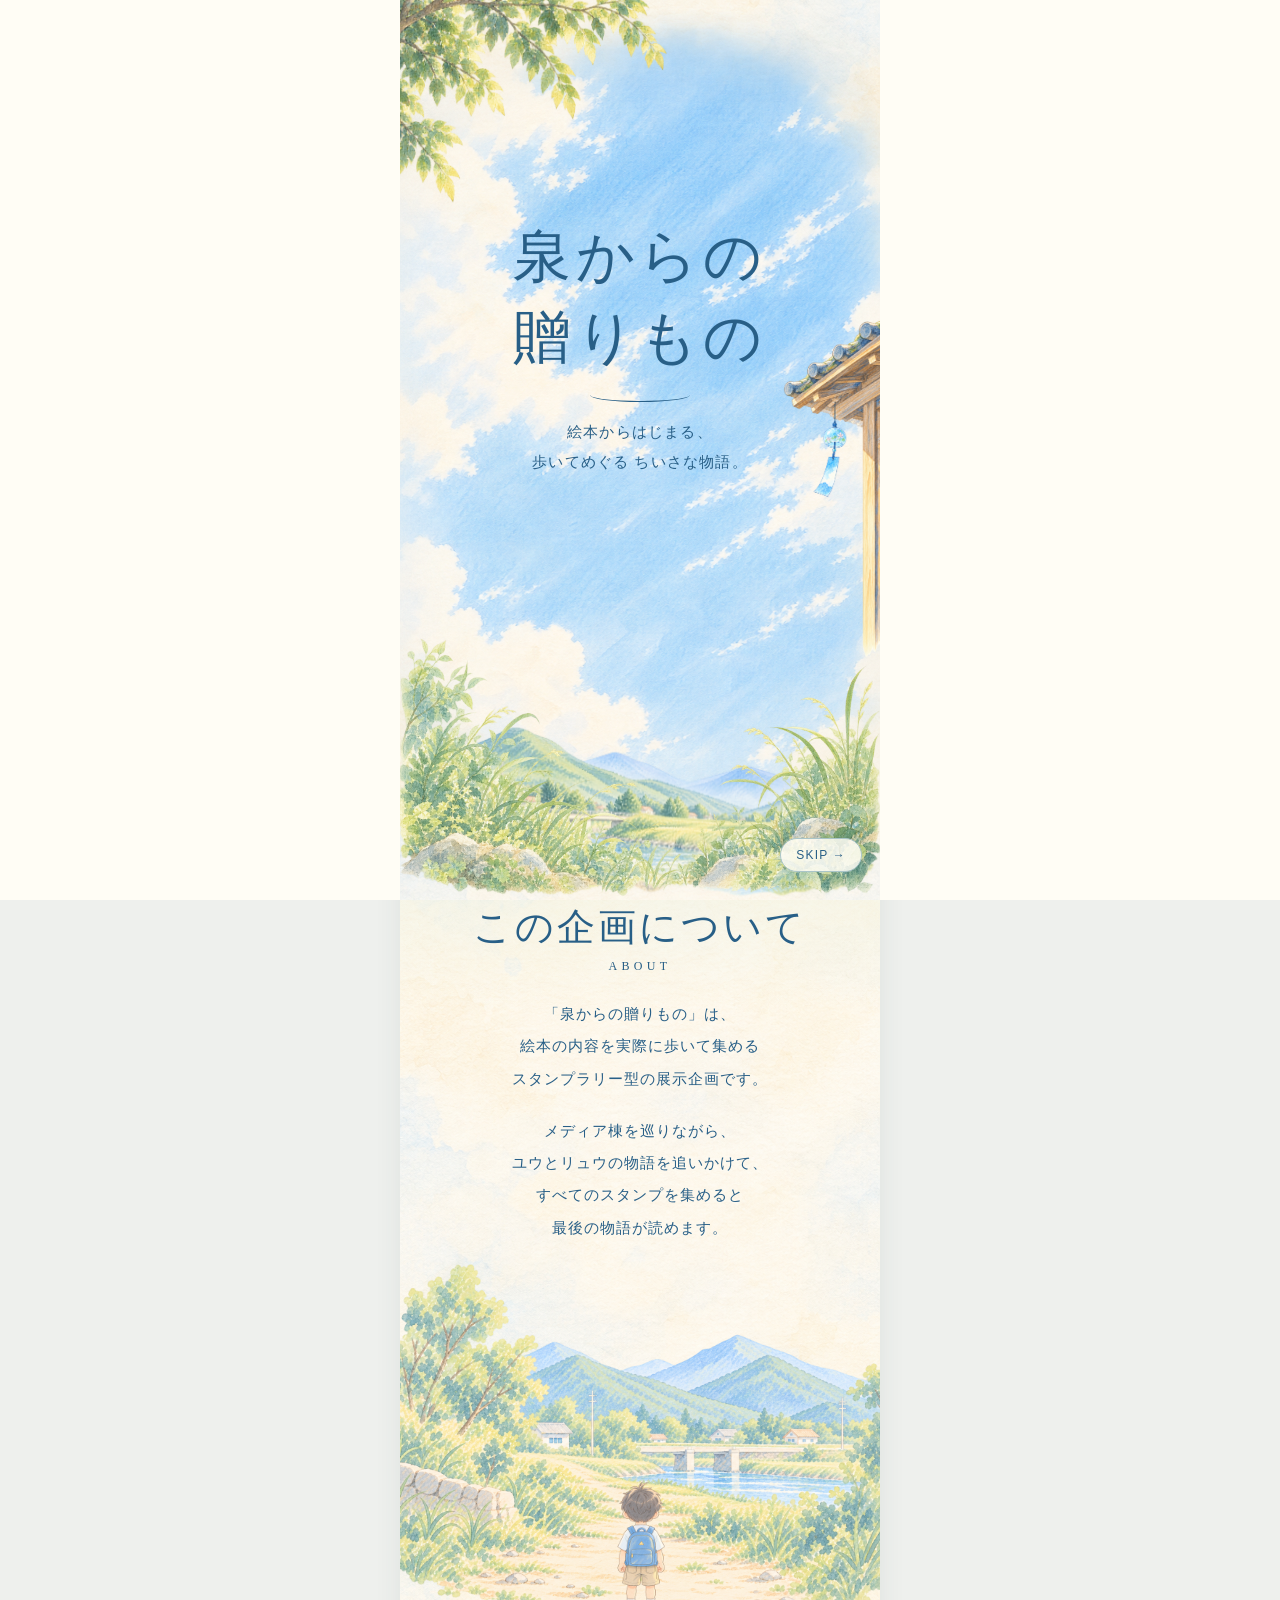
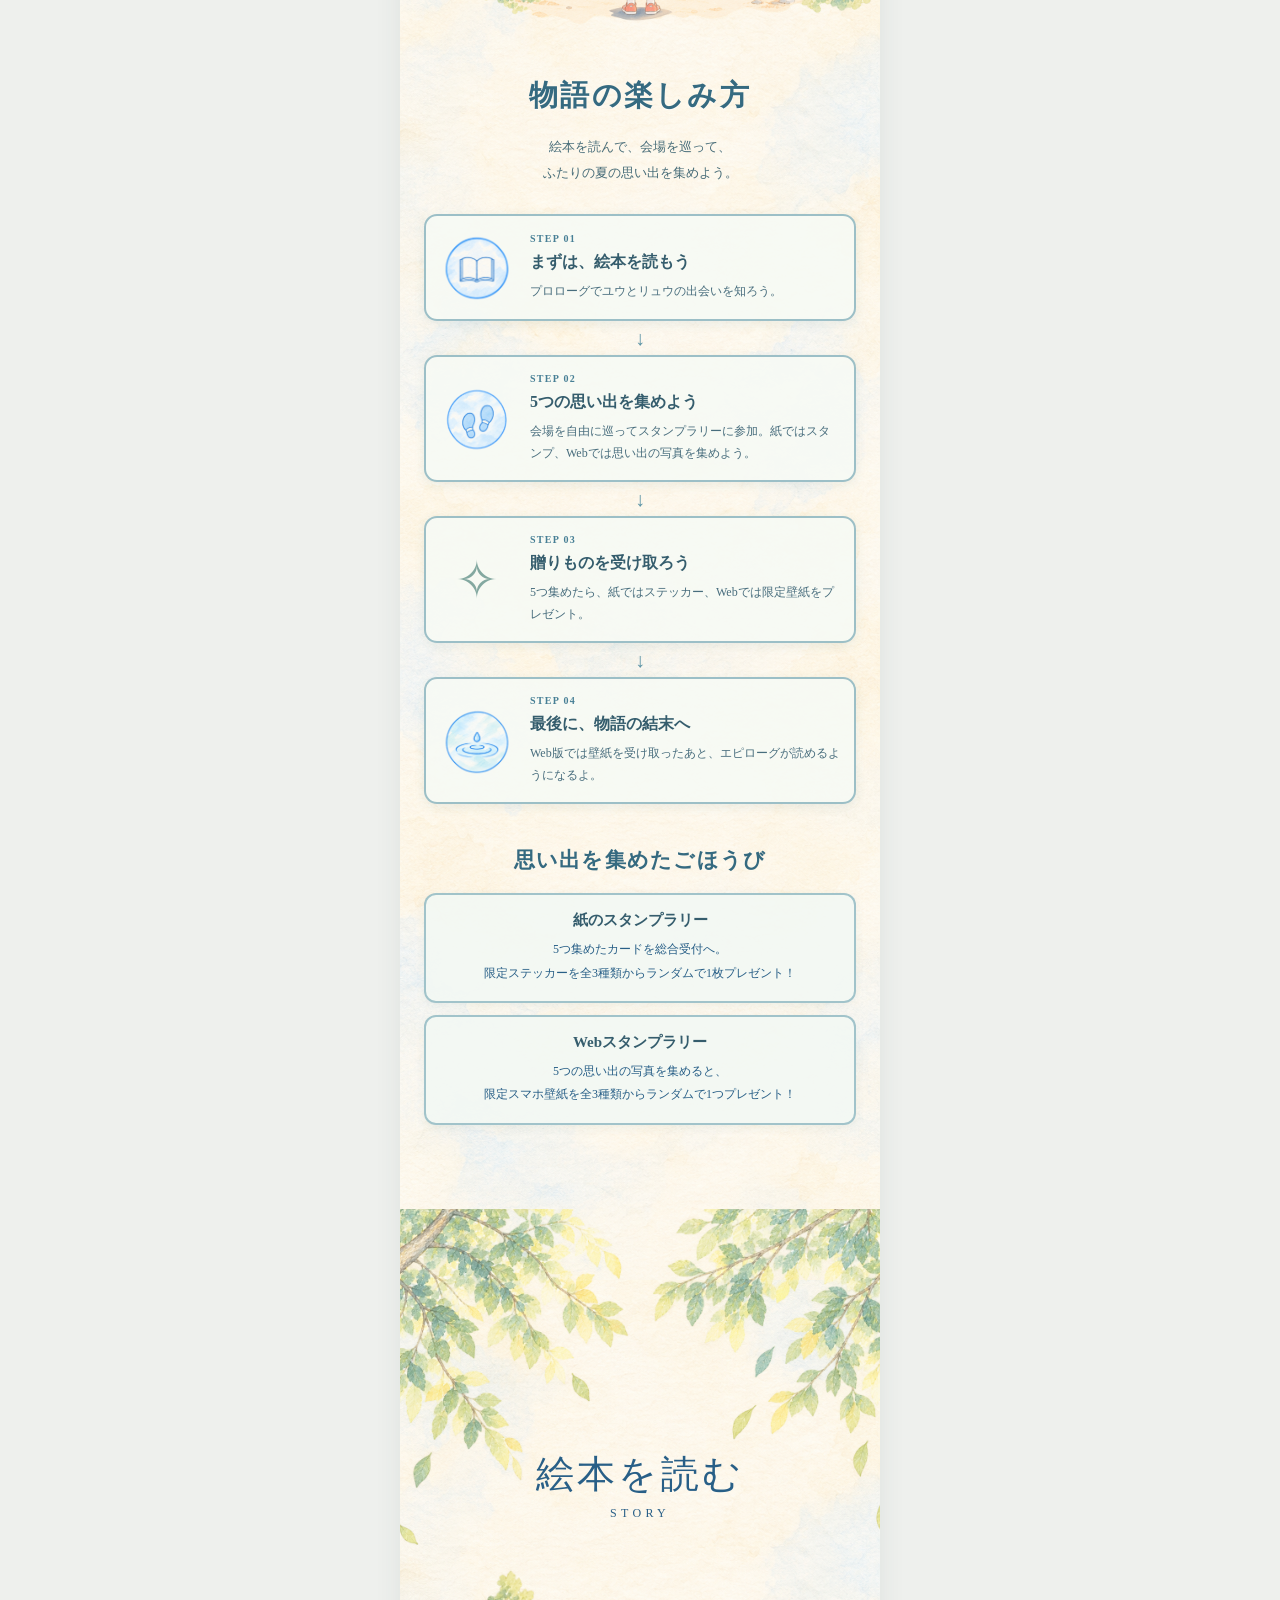
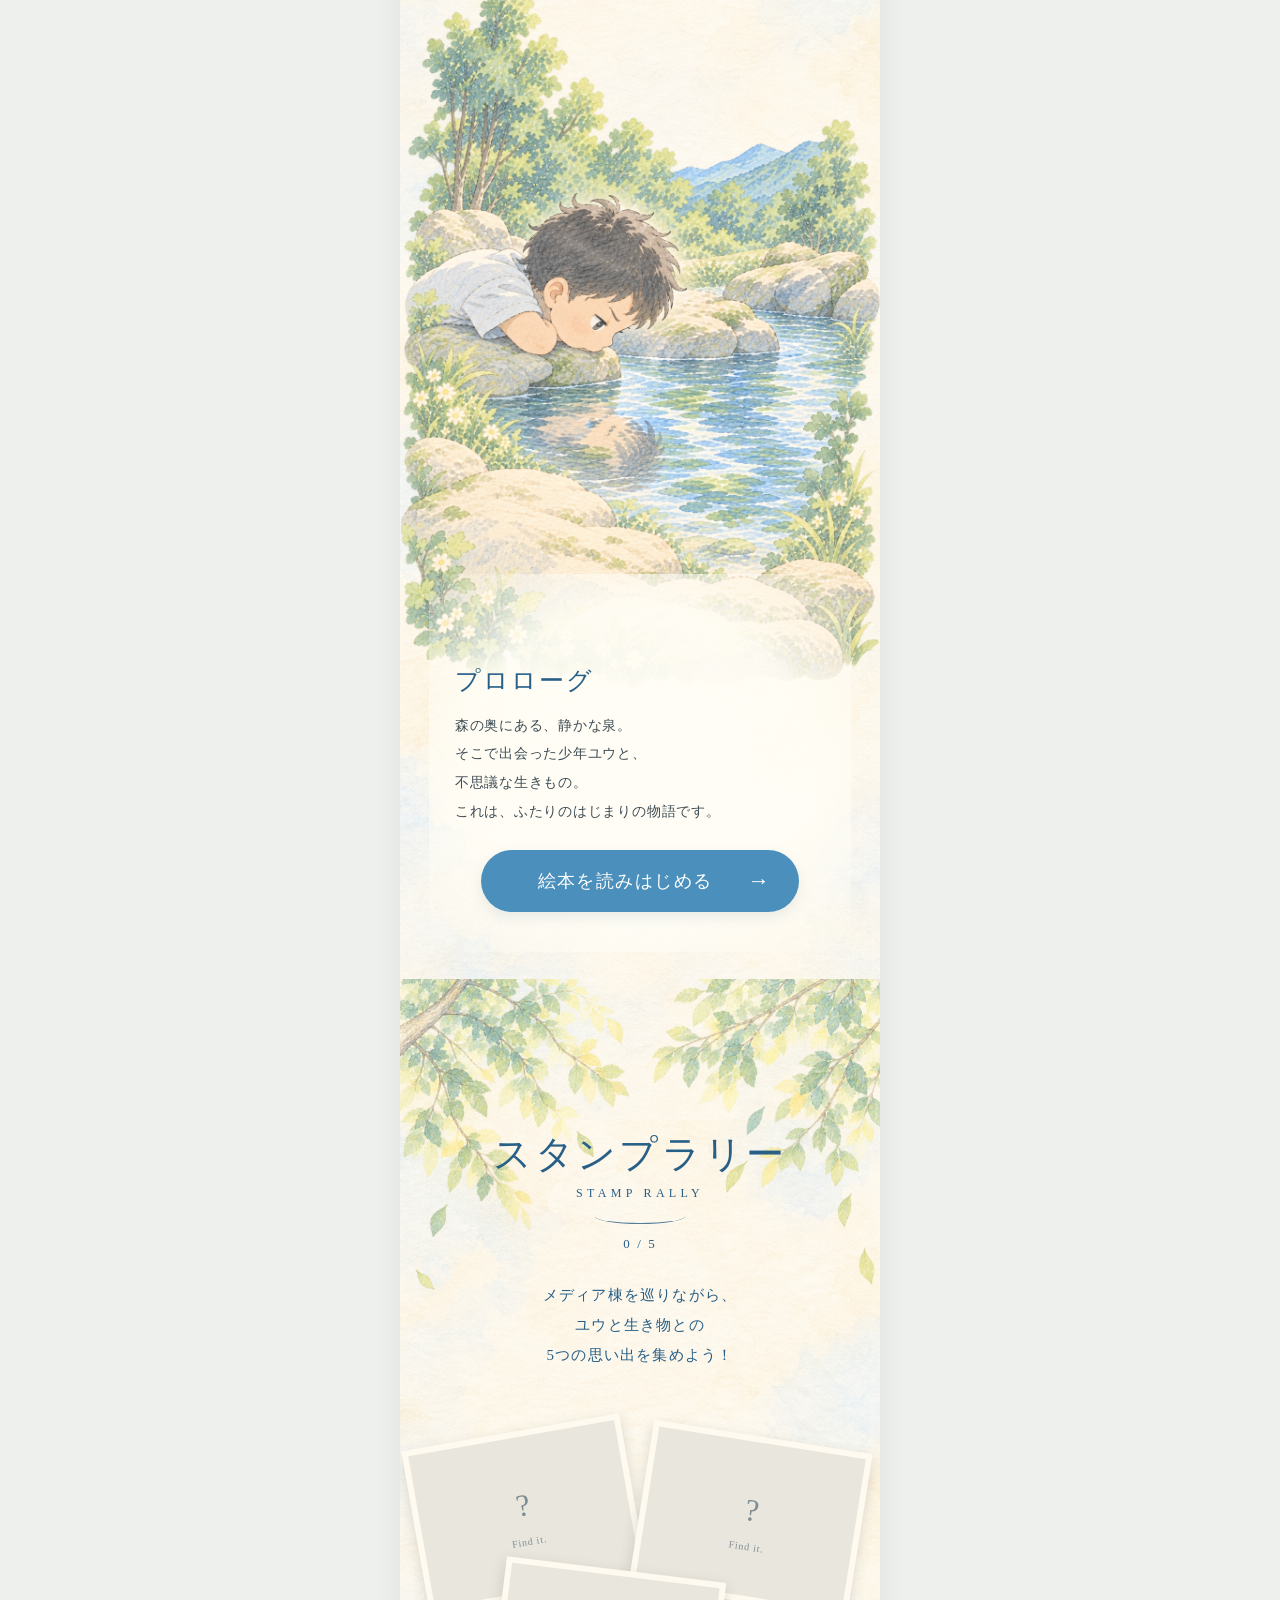
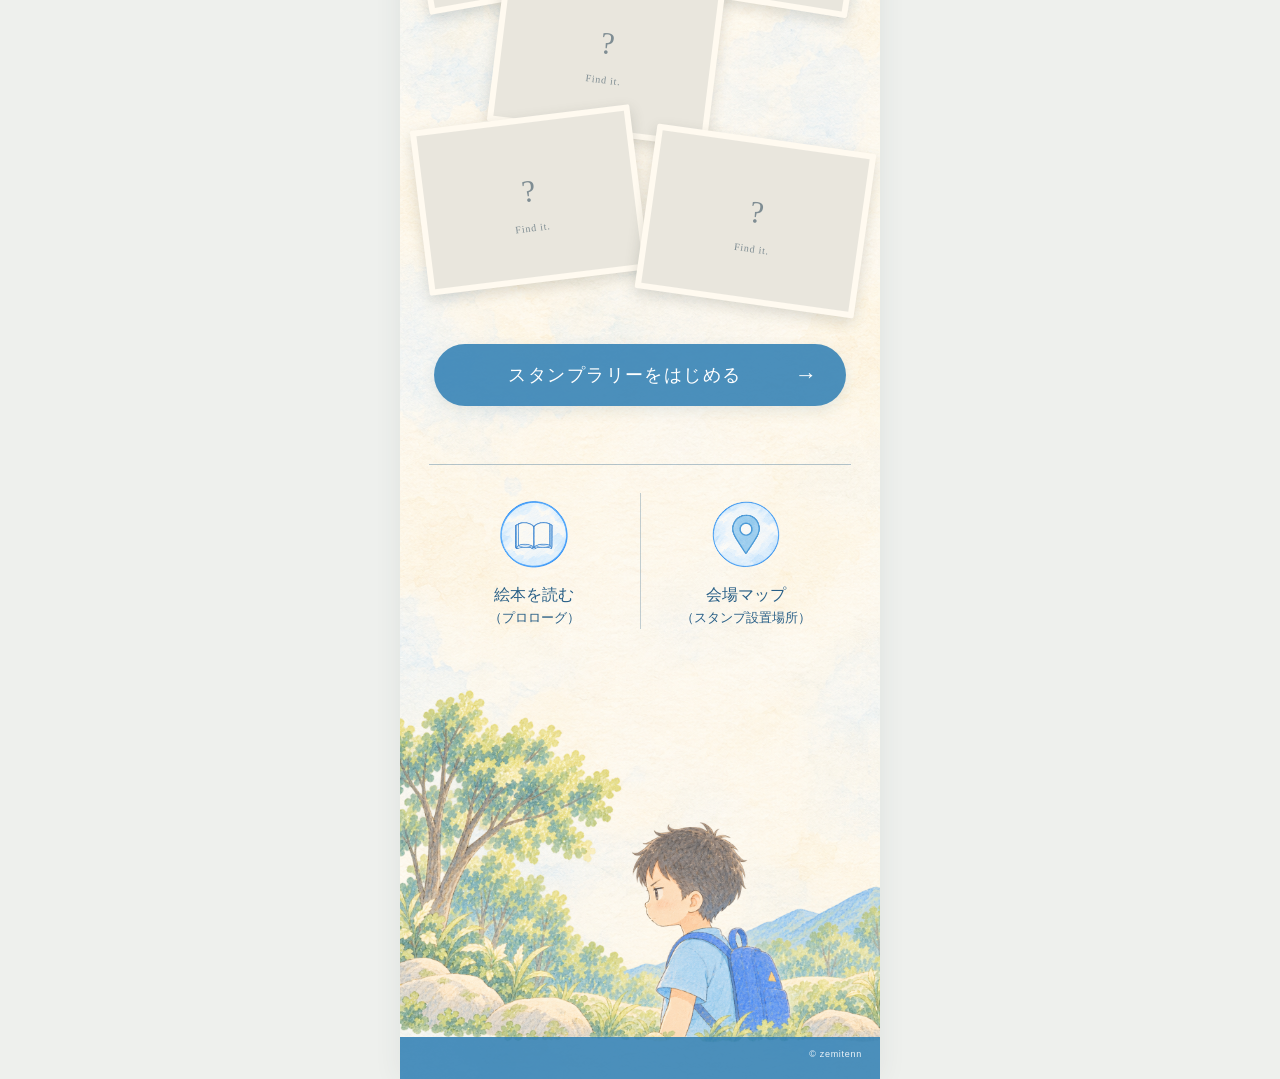
==== commit 461e015c: "オープニング画面を追加し、初回訪問時の表示ロジックを実装" ====
--- a/index.html
+++ b/index.html
@@ -4,10 +4,21 @@
     <meta charset="UTF-8" />
     <meta name="viewport" content="width=device-width, initial-scale=1.0" />
     <title>泉からの贈りもの</title>
-    <link rel="stylesheet" href="CSS/style.css" />
+    <link rel="stylesheet" href="CSS/style.css?v=opening2" />
   </head>
 
   <body>
+    <div class="opening-screen" id="opening-screen" aria-label="泉からの贈りもの オープニング">
+      <div class="opening-art">
+        <img src="images/sky1.png" class="opening-sky" alt="" />
+        <img src="images/leaf1.png" class="opening-leaf" alt="" />
+        <img src="images/huurinn.png" class="opening-windchime" alt="" />
+        <div class="opening-title"><h2>泉からの<br />贈りもの</h2><span class="opening-rule"></span><p>絵本からはじまる、<br />歩いてめぐる ちいさな物語。</p></div>
+        <div class="opening-landscape"><img src="images/mountain1.png" alt="" /><img src="images/grass.png" alt="" /></div>
+      </div>
+      <button type="button" class="opening-skip" id="opening-skip">SKIP →</button>
+    </div>
+    <header class="site-header" id="site-header"><a href="index.html" class="header-brand">泉からの贈りもの<small>IZUMI NO OKURIMONO</small></a></header>
     <button
       class="menu-toggle"
       type="button"
@@ -21,29 +32,17 @@
       <nav class="menu-panel" aria-label="メインメニュー">
         <a href="#top">TOP</a>
         <a href="#about">この企画について</a>
-        <a href="#story">絵本を読む</a>
-        <a href="#stamp">スタンプラリー</a>
+        <a href="story.html">絵本を読む</a>
+        <a href="stamp.html">スタンプラリー</a>
         <a href="map.html">会場マップ</a>
       </nav>
     </div>
 
     <main class="site">
-      <!-- TOP -->
-      <section id="top" class="page-section top-section">
-        <img src="images/sky1.png" class="decor top-sky" alt="" />
-        <img src="images/leaf1.png" class="decor top-leaf-left" alt="" />
-        <img src="images/huurinn.png" class="decor top-huurin" alt="" />
-
-        <div class="top-text">
-          <h1><span>泉からの</span><span>贈りもの</span></h1>
-          <div class="water-line"></div>
-          <p>絵本からはじまる、<br />歩いてめぐる ちいさな物語。</p>
-        </div>
-
-        <div class="top-landscape">
-          <img src="images/mountain1.png" class="top-mountain" alt="" />
-          <img src="images/grass.png" class="top-grass" alt="" />
-        </div>
+      <!-- TOP: ポスタービジュアルをそのまま表示 -->
+      <section id="top" class="page-section poster-top-section">
+        <img src="images/top-keyvisual.png" class="poster-top-image" alt="泉のほとりで優とリュウが水面を覗き込む。あの泉には、忘れられない夏がある。" />
+        <div class="poster-scroll" aria-hidden="true">SCROLL <span>↓</span></div>
       </section>
 
       <!-- ABOUT -->
@@ -193,6 +192,6 @@
       </footer>
     </main>
 
-    <script src="js/main.js?v=25"></script>
+    <script src="js/main.js?v=opening2"></script>
   </body>
 </html>
--- a/CSS/style.css
+++ b/CSS/style.css
@@ -433,3 +433,116 @@
   box-shadow:0 3px 10px rgba(59,109,124,.07);
 }
 .experience-gift strong{font-weight:700;color:#355d6d;font-size:15px}
+
+/* 2026-10-18: 新しいトップ / 初回オープニング */
+.site-header{position:fixed;z-index:1100;top:0;left:50%;transform:translateX(-50%);width:min(100%,480px);height:72px;display:flex;align-items:center;padding:10px 82px 10px 22px;background:rgba(255,253,245,.92);backdrop-filter:blur(12px);-webkit-backdrop-filter:blur(12px);box-shadow:0 2px 12px rgba(41,83,95,.07)}
+.header-brand{font-size:17px;letter-spacing:.08em;text-decoration:none;line-height:1.4;white-space:nowrap}
+.header-brand small{display:block;font-family:Georgia,serif;font-size:8px;letter-spacing:.22em;opacity:.7}
+.menu-toggle{z-index:1201!important;top:12px!important;right:max(12px,calc((100vw - 480px)/2 + 12px))!important}
+.menu-overlay{z-index:1150}
+.poster-top-section{padding-top:72px;background:#dce9da}
+.poster-top-image{display:block;width:100%;height:auto}
+.poster-scroll{position:absolute;bottom:16px;left:50%;transform:translateX(-50%);font-family:Georgia,serif;letter-spacing:.2em;font-size:10px;color:#fff;text-shadow:0 1px 5px #245b52;display:flex;gap:10px;align-items:center}
+.opening-screen{position:fixed;z-index:2000;inset:0;display:flex;justify-content:center;background:#fffdf5;opacity:1;transition:opacity .75s ease,visibility .75s ease;visibility:visible}
+.opening-screen.is-finished{opacity:0;visibility:hidden;pointer-events:none}
+.opening-art{position:relative;width:min(100%,480px);height:100%;overflow:hidden;background:#fffdf5 url('../images/bg.png') center/cover}
+.opening-sky{position:absolute;inset:0;width:100%;height:100%;object-fit:cover;opacity:.83}
+.opening-leaf{position:absolute;left:-6%;top:-2%;width:72%;animation:opening-drift 3s ease-out both}
+.opening-windchime{position:absolute;right:-2%;top:35%;width:36%;animation:opening-drift 3s ease-out both}
+.opening-title{position:absolute;z-index:2;top:24%;width:100%;text-align:center;color:#285f87;animation:opening-appear 1.4s .25s both}
+.opening-title h2{font-weight:400;font-size:clamp(42px,12vw,58px);line-height:1.4;letter-spacing:.08em;margin:0}
+.opening-rule{display:block;width:100px;height:14px;border-bottom:1px solid #285f87;border-radius:50%;margin:10px auto}
+.opening-title p{font-size:15px;line-height:2;letter-spacing:.08em}
+.opening-landscape{position:absolute;bottom:0;left:0;width:100%;height:33%;pointer-events:none}
+.opening-landscape img:first-child{position:absolute;bottom:0;width:100%;left:0}
+.opening-landscape img:last-child{position:absolute;bottom:0;width:100%;left:0}
+.opening-skip{position:absolute;bottom:28px;right:max(18px,calc((100vw - 480px)/2 + 18px));z-index:3;background:rgba(255,253,245,.85);border:1px solid #aac5c8;border-radius:20px;padding:9px 15px;color:#285f87;font-size:12px;letter-spacing:.1em;cursor:pointer}
+@keyframes opening-appear{from{opacity:0;transform:translateY(16px)}to{opacity:1;transform:translateY(0)}}
+@keyframes opening-drift{from{opacity:0;transform:translateY(-12px)}to{opacity:1;transform:translateY(0)}}
+@media(prefers-reduced-motion:reduce){.opening-title,.opening-leaf,.opening-windchime{animation:none}.opening-screen{transition:none}}
+
+/* 2026-10-18: ポスターとABOUTの間に余韻を作る */
+.about-section{
+  padding-top:230px;
+}
+.about-heading{
+  margin-top:0;
+}
+/* 旧トップで人物に重なっていた葉を、ポスター直下の装飾へ */
+.about-leaf{
+  top:5px;
+  left:-18%;
+  width:82%;
+  opacity:.67;
+  z-index:1;
+}
+.about-leaf-right{
+  top:20px;
+  right:-24%;
+  width:73%;
+  opacity:.60;
+  z-index:1;
+}
+
+
+/* 2026-10-18: キービジュアルからABOUTへの自然な色の橋渡し */
+.poster-top-section{position:relative;isolation:isolate}
+/* ポスターの絵を消さず、下端だけを生成り色へ溶かす */
+.poster-top-section::after{
+  content:"";position:absolute;z-index:3;pointer-events:none;
+  left:0;right:0;bottom:0;height:clamp(90px,25vw,145px);
+  background:linear-gradient(to bottom,
+    rgba(255,253,245,0) 0%,
+    rgba(236,241,222,.13) 28%,
+    rgba(240,242,222,.53) 58%,
+    rgba(255,253,245,.92) 88%,
+    #fffdf5 100%);
+}
+/* ポスターの直後に不自然な線が出ないよう、ABOUTの上端を重ねる */
+.about-section{
+  margin-top:-2px;
+  padding-top:215px;
+  isolation:isolate;
+}
+.about-section::before{
+  content:"";position:absolute;z-index:0;pointer-events:none;
+  top:0;left:0;right:0;height:220px;
+  background:linear-gradient(to bottom,
+    #fffdf5 0%,
+    rgba(231,238,215,.62) 18%,
+    rgba(237,241,223,.45) 41%,
+    rgba(255,253,245,0) 100%);
+}
+/* 葉を境界付近に軽く重ねて、独立した帯に見せない */
+.about-leaf{top:-26px;left:-16%;width:78%;opacity:.49;z-index:2}
+.about-leaf-right{top:-12px;right:-21%;width:70%;opacity:.44;z-index:2}
+.about-heading{margin-top:0}
+@media(max-width:380px){.about-section{padding-top:195px}}
+
+/* 2026-10-18: ポスター下の葉とABOUT見出しを引き上げる */
+.about-section{padding-top:150px}
+.about-leaf{top:-81px}
+.about-leaf-right{top:-67px}
+@media(max-width:380px){.about-section{padding-top:130px}}
+
+
+/* 2026-10-18: ABOUTを少し上げる（装飾はそのまま） */
+.about-section{padding-top:112px}
+@media(max-width:380px){.about-section{padding-top:102px}}
+
+/* オープニング：無地→タイトル→背景が順番に組み上がる */
+.opening-art{background:#fffdf5}
+.opening-art::before{content:"";position:absolute;inset:0;background:url('../images/bg.png') center/cover;opacity:0;animation:izumi-paper-in .8s 1.1s ease-out forwards}
+.opening-title{z-index:5;animation:izumi-title-in .85s .12s ease-out both}
+.opening-sky{opacity:0;animation:izumi-sky-in 1.05s 1.15s ease-out forwards}
+.opening-leaf{opacity:0;animation:izumi-leaf-in .95s 2.05s ease-out forwards}
+.opening-windchime{opacity:0;animation:izumi-chime-in .95s 2.35s ease-out forwards}
+.opening-landscape img:first-child{opacity:0;animation:izumi-landscape-in .95s 1.8s ease-out forwards}
+.opening-landscape img:last-child{opacity:0;animation:izumi-landscape-in .95s 2.15s ease-out forwards}
+@keyframes izumi-title-in{from{opacity:0;transform:translateY(13px)}to{opacity:1;transform:translateY(0)}}
+@keyframes izumi-paper-in{to{opacity:1}}
+@keyframes izumi-sky-in{from{opacity:0;transform:scale(1.035)}to{opacity:.83;transform:scale(1)}}
+@keyframes izumi-leaf-in{from{opacity:0;transform:translate(-12px,-15px)}to{opacity:1;transform:translate(0,0)}}
+@keyframes izumi-chime-in{from{opacity:0;transform:translate(13px,-8px)}to{opacity:1;transform:translate(0,0)}}
+@keyframes izumi-landscape-in{from{opacity:0;transform:translateY(24px)}to{opacity:1;transform:translateY(0)}}
+@media(prefers-reduced-motion:reduce){.opening-art::before,.opening-sky,.opening-leaf,.opening-windchime,.opening-title,.opening-landscape img{animation:none}}
